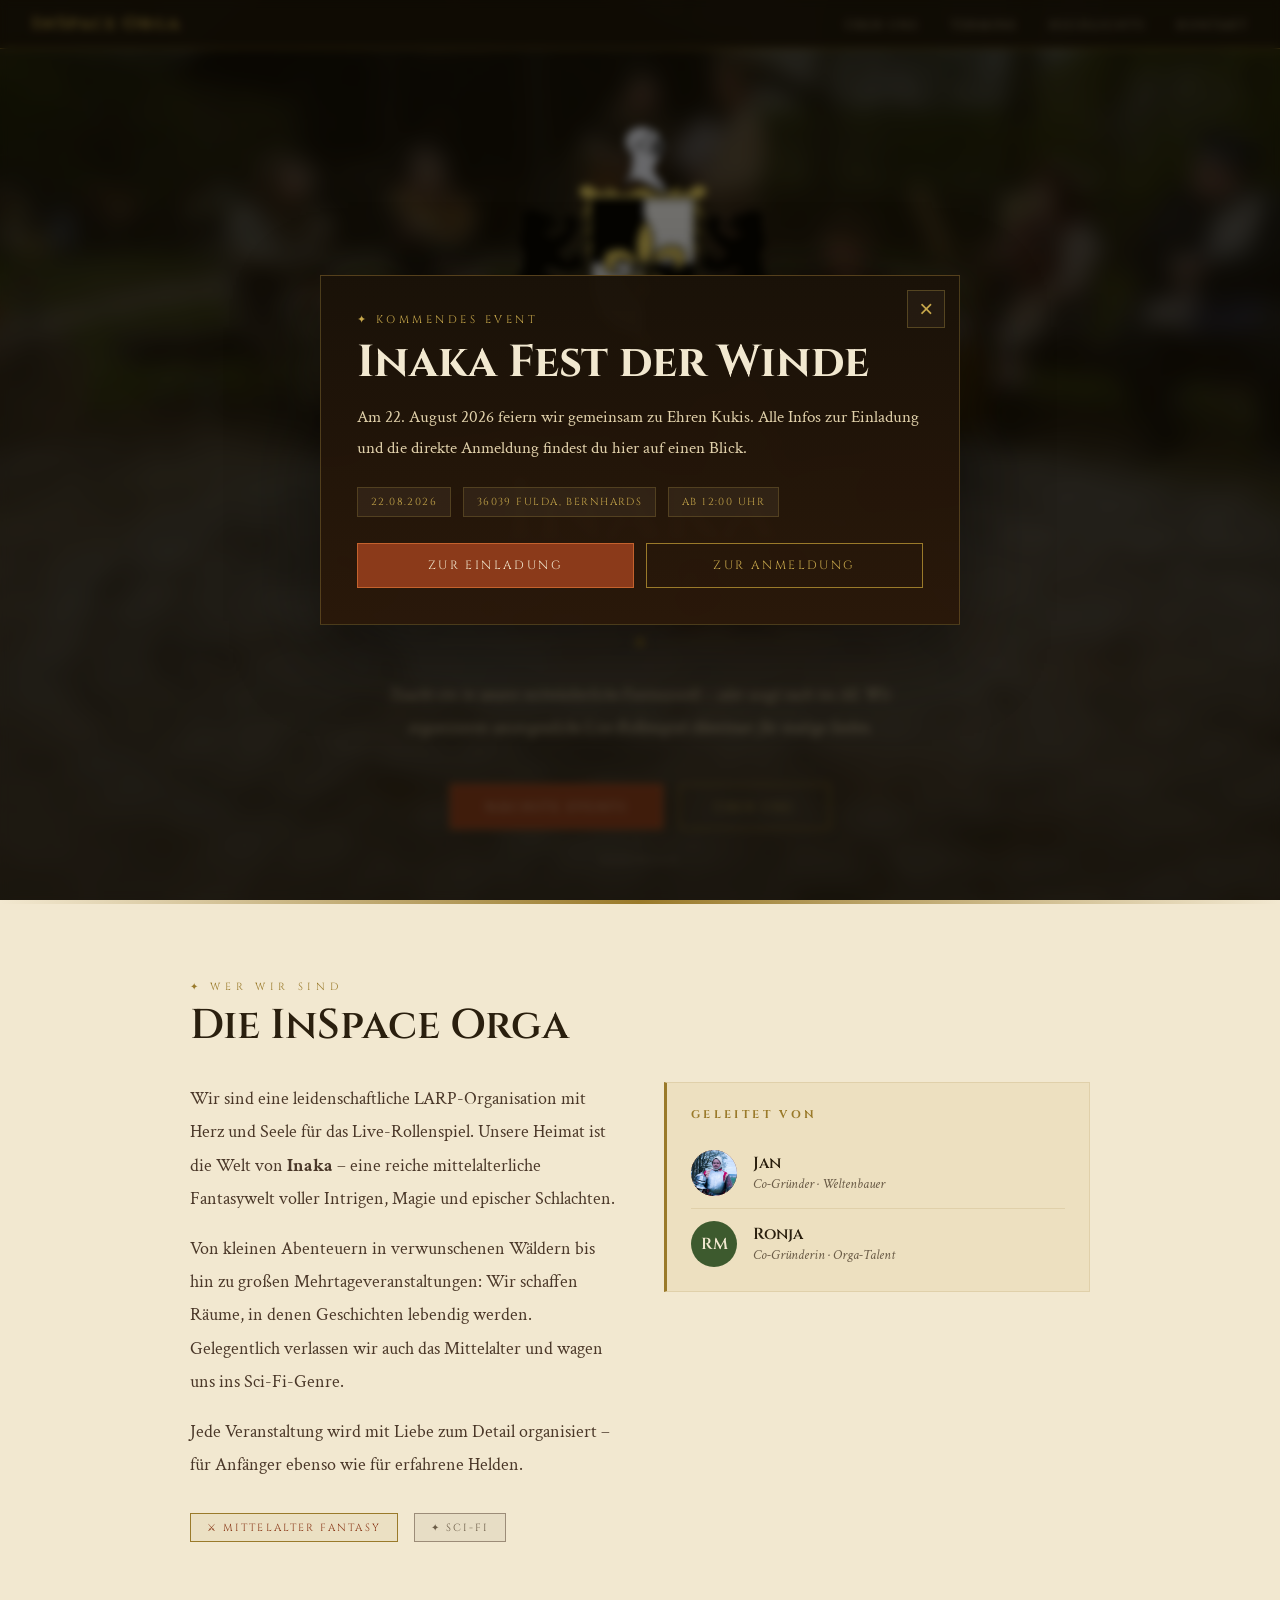
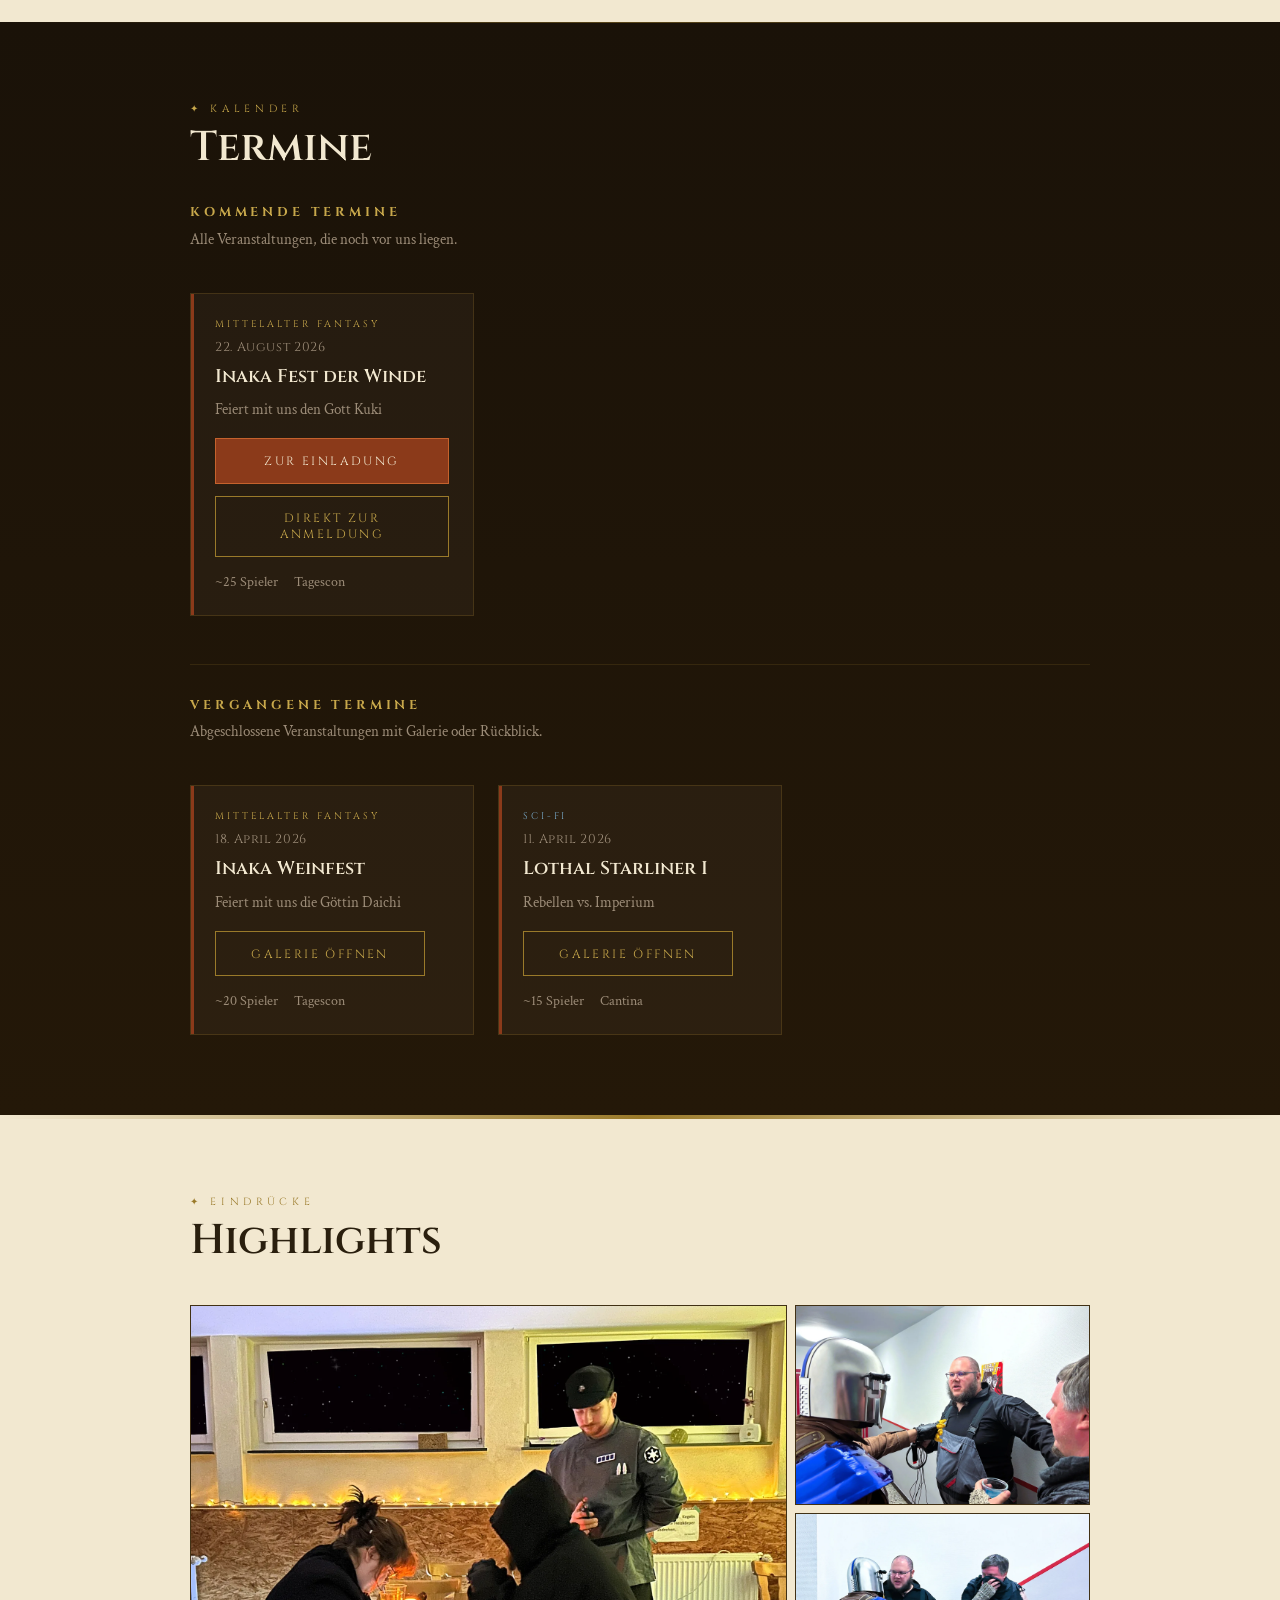
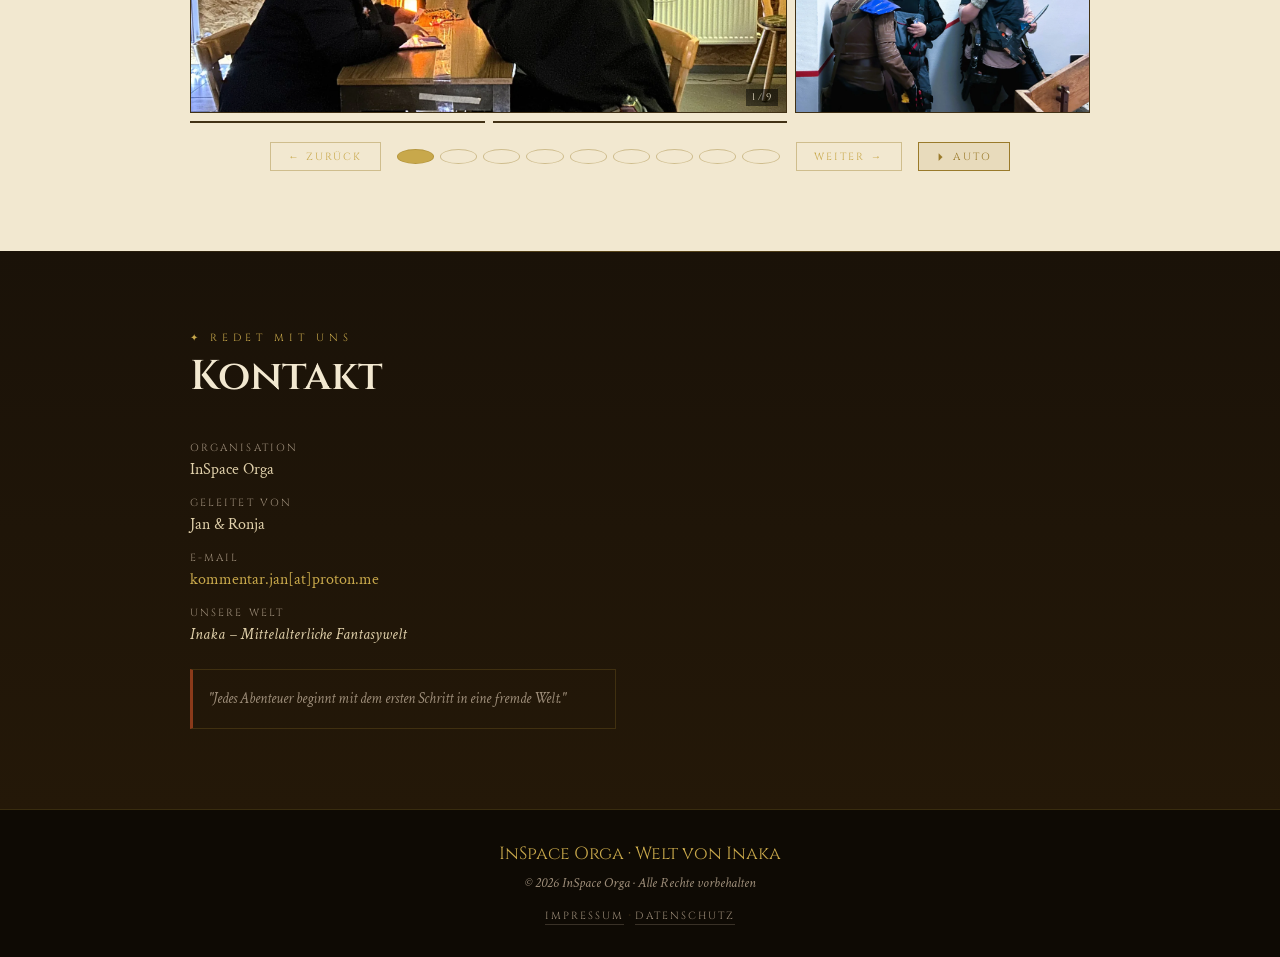
==== index.html @ 8400e6a3 "Add Fest der Winde event page and modal Add a new fest-der-winde.html event invitation page (content" ====
﻿<!DOCTYPE html>
<html lang="de">

<head>
    <meta charset="UTF-8">
    <meta name="viewport" content="width=device-width, initial-scale=1.0">
    <title>InSpace Orga | LARP in Inaka und Sci-Fi-Abenteuer</title>
    <meta name="description"
        content="InSpace Orga organisiert Live-Rollenspiel-Abenteuer in der Welt von Inaka: mittelalterliche Fantasy, Sci-Fi und kommende LARP-Termine.">
    <meta name="robots" content="index,follow">
    <link rel="canonical" href="https://inspace-orga.github.io/">
    <link rel="stylesheet" href="style/base.css">
    <link rel="icon" type="image/png" href="img/InakaWappen_noText.png">
    <meta property="og:locale" content="de_DE">
    <meta property="og:type" content="website">
    <meta property="og:site_name" content="InSpace Orga">
    <meta property="og:title" content="InSpace Orga | LARP in Inaka und Sci-Fi-Abenteuer">
    <meta property="og:description"
        content="Live-Rollenspiel, Fantasywelt Inaka, Sci-Fi-Events und kommende Termine der InSpace Orga.">
    <meta property="og:url" content="https://inspace-orga.github.io/">
    <meta property="og:image" content="https://inspace-orga.github.io/img/InakaWappen_noText.png">
    <meta name="twitter:card" content="summary_large_image">
    <meta name="twitter:title" content="InSpace Orga | LARP in Inaka und Sci-Fi-Abenteuer">
    <meta name="twitter:description"
        content="Live-Rollenspiel, Fantasywelt Inaka, Sci-Fi-Events und kommende Termine der InSpace Orga.">
    <script type="application/ld+json">
        {
            "@context": "https://schema.org",
            "@type": "EventOrganizer",
            "name": "InSpace Orga",
            "url": "https://inspace-orga.github.io/",
            "logo": "https://inspace-orga.github.io/img/InakaWappen_noText.png",
            "description": "Nicht eingetragener Verein und LARP-Organisation mit mittelalterlicher Fantasywelt Inaka und Sci-Fi-Veranstaltungen."
        }
    </script>
</head>

<body>

    <div class="site-modal" id="eventNoticeModal" aria-hidden="true">
        <div class="site-modal-backdrop" data-modal-close></div>
        <div class="site-modal-panel" role="dialog" aria-modal="true" aria-labelledby="eventNoticeTitle">
            <button class="site-modal-close" type="button" aria-label="Hinweis schließen" data-modal-close>×</button>
            <span class="site-modal-kicker">✦ Kommendes Event</span>
            <h2 class="site-modal-title" id="eventNoticeTitle">Inaka Fest der Winde</h2>
            <p class="site-modal-text">Am 22. August 2026 feiern wir gemeinsam zu Ehren Kukis. Alle Infos zur
                Einladung und die direkte Anmeldung findest du hier auf einen Blick.</p>
            <div class="site-modal-meta">
                <span>22.08.2026</span>
                <span>36039 Fulda, Bernhards</span>
                <span>ab 12:00 Uhr</span>
            </div>
            <div class="site-modal-actions">
                <a href="fest-der-winde.html" class="btn-primary">Zur Einladung</a>
                <a href="https://forms.gle/FJrQB76nKcZzYu4y5" class="btn-secondary">Zur Anmeldung</a>
            </div>
        </div>
    </div>

    <nav>
        <div class="nav-logo">InSpace Orga</div>
        <ul class="nav-links">
            <li><a href="#ueber-uns">Über uns</a></li>
            <li><a href="#termine">Termine</a></li>
            <li><a href="#galerie">Highlights</a></li>
            <li><a href="#kontakt">Kontakt</a></li>
        </ul>
    </nav>

    <!-- HERO -->
    <section class="hero">
        <div class="hero-emblem">
            <!-- <svg viewBox="0 0 100 100" xmlns="http://www.w3.org/2000/svg">
      <polygon points="50,8 58,36 88,36 65,54 73,82 50,65 27,82 35,54 12,36 42,36" fill="none" stroke="#9a7a2a" stroke-width="1.5"/>
      <polygon points="50,22 55,38 72,38 59,48 64,64 50,55 36,64 41,48 28,38 45,38" fill="rgba(154,122,42,0.12)" stroke="#c8a84b" stroke-width="0.5"/>
      <circle cx="50" cy="50" r="6" fill="#9a7a2a" opacity="0.6"/>
    </svg> -->
            <img src="img/InakaWappen_noText.png" alt="Wappen von Inaka und InSpace Orga">
        </div>
        <div class="hero-subtitle-top">✦ Willkommen in der Welt von ✦</div>
        <h1 class="hero-title"><span>Inaka</span></h1>
        <div class="hero-world">InSpace Orga · LARP</div>
        <div class="hero-divider">
            <hr>
            <div class="hero-divider-diamond"></div>
            <hr>
        </div>
        <p class="hero-desc">Taucht ein in unsere mittelalterliche Fantasywelt – oder wagt euch ins All. Wir
            organisieren unvergessliche Live-Rollenspiel-Abenteuer für mutige Seelen.</p>
        <div class="hero-cta">
            <a href="#termine" class="btn-primary">Nächste Events</a>
            <a href="#ueber-uns" class="btn-secondary">Über uns</a>
        </div>
        <div class="scroll-hint">
            <span>↓</span>
            <span>Erkunden</span>
        </div>
    </section>

    <!-- ÜBER UNS -->
    <section class="section-parchment" id="ueber-uns">
        <div class="section-inner">
            <span class="section-label">✦ Wer wir sind</span>
            <h2 class="section-title">Die InSpace Orga</h2>
            <div class="about-grid">
                <div>
                    <div class="about-text">
                        <p>Wir sind eine leidenschaftliche LARP-Organisation mit Herz und Seele für das
                            Live-Rollenspiel. Unsere Heimat ist die Welt von <strong>Inaka</strong> – eine reiche
                            mittelalterliche Fantasywelt voller Intrigen, Magie und epischer Schlachten.</p>
                        <p>Von kleinen Abenteuern in verwunschenen Wäldern bis hin zu großen Mehrtageveranstaltungen:
                            Wir schaffen Räume, in denen Geschichten lebendig werden. Gelegentlich verlassen wir auch
                            das Mittelalter und wagen uns ins Sci-Fi-Genre.</p>
                        <p>Jede Veranstaltung wird mit Liebe zum Detail organisiert – für Anfänger ebenso wie für
                            erfahrene Helden.</p>
                    </div>
                    <div class="larp-types">
                        <span class="larp-tag fantasy">⚔ Mittelalter Fantasy</span>
                        <span class="larp-tag scifi">✦ Sci-Fi</span>
                    </div>
                </div>
                <div class="about-founders">
                    <h3>Geleitet von</h3>
                    <div class="founder">
                        <div class="founder-avatar">
                            <img src="img/Jan.jpeg" alt="Porträt von Jan">
                        </div>
                        <div>
                            <div class="founder-name">Jan</div>
                            <div class="founder-role">Co-Gründer · Weltenbauer</div>
                        </div>
                    </div>
                    <div class="founder">
                        <div class="founder-avatar" style="background: var(--moss);">RM</div>
                        <div>
                            <div class="founder-name">Ronja</div>
                            <div class="founder-role">Co-Gründerin · Orga-Talent</div>
                        </div>
                    </div>
                </div>
            </div>
        </div>
    </section>

    <!-- TERMINE -->
    <section class="section-dark" id="termine">
        <div class="section-inner">
            <span class="section-label" style="color:var(--gold-light)">✦ Kalender</span>
            <h2 class="section-title light">Termine</h2>
            <div class="events-section">
                <div class="events-section-head">
                    <h3 class="events-section-title">Kommende Termine</h3>
                    <p class="events-section-desc">Alle Veranstaltungen, die noch vor uns liegen.</p>
                </div>
                <div class="events-grid">
                    <div class="event-card">
                        <div class="event-type fantasy">Mittelalter Fantasy</div>
                        <div class="event-date">22. August 2026</div>
                        <div class="event-title">Inaka Fest der Winde</div>
                        <div class="event-desc">Feiert mit uns den Gott Kuki</div>
                        <div class="event-actions">
                            <a href="fest-der-winde.html" class="btn-primary">Zur Einladung</a>
                            <a href="https://forms.gle/FJrQB76nKcZzYu4y5" class="btn-secondary">Direkt zur Anmeldung</a>
                        </div>
                        <div class="event-meta"><span>~25 Spieler</span><span>Tagescon</span></div>
                    </div>
                </div>
            </div>
            <div class="events-section">
                <div class="events-section-head">
                    <h3 class="events-section-title">Vergangene Termine</h3>
                    <p class="events-section-desc">Abgeschlossene Veranstaltungen mit Galerie oder Rückblick.</p>
                </div>
                <div class="events-grid">
                    <div class="event-card">
                        <div class="event-type fantasy">Mittelalter Fantasy</div>
                        <div class="event-date">18. April 2026</div>
                        <div class="event-title">Inaka Weinfest</div>
                        <div class="event-desc">Feiert mit uns die Göttin Daichi</div>
                        <div class="event-meta"><a href="galerien/inaka-weinfest-i.html" class="btn-secondary">Galerie öffnen</a></div>
                        <div class="event-meta"><span>~20 Spieler</span><span>Tagescon</span></div>
                    </div>
                    <div class="event-card">
                        <div class="event-type scifi">Sci-Fi</div>
                        <div class="event-date">11. April 2026</div>
                        <div class="event-title">Lothal Starliner I</div>
                        <div class="event-desc">Rebellen vs. Imperium</div>
                        <div class="event-meta"><a href="galerien/lothal-starliner-i.html" class="btn-secondary">Galerie öffnen</a></div>
                        <div class="event-meta"><span>~15 Spieler</span><span>Cantina</span></div>
                    </div>
                </div>
            </div>
        </div>
    </section>

    <!-- HIGHLIGHTS -->
    <section class="section-parchment gallery-section" id="galerie">
        <div class="section-inner">
            <span class="section-label">✦ Eindrücke</span>
            <h2 class="section-title">Highlights</h2>
            <div class="gallery-grid" id="galleryGrid">
                <!-- Slots werden per JS befüllt -->
            </div>
            <div class="gallery-nav">
                <button id="btnPrev">← Zurück</button>
                <div class="gallery-dots" id="galleryDots"></div>
                <button id="btnNext">Weiter →</button>
                <button id="btnAuto" class="active-toggle">⏵ Auto</button>
            </div>
        </div>
    </section>

    <script src="js/galleryViewer.js"></script>
    <script src="js/imgGallery.js"></script>

    <!-- KONTAKT -->
    <section class="section-dark" id="kontakt">
        <div class="section-inner">
            <span class="section-label" style="color:var(--gold-light)">✦ Redet mit uns</span>
            <h2 class="section-title light">Kontakt</h2>
            <div class="contact-grid">
                <div class="contact-info">
                    <div class="contact-item">
                        <div class="contact-item-label">Organisation</div>
                        <div class="contact-item-value">InSpace Orga</div>
                    </div>
                    <div class="contact-item">
                        <div class="contact-item-label">Geleitet von</div>
                        <div class="contact-item-value">Jan &amp; Ronja</div>
                    </div>
                    <div class="contact-item">
                        <div class="contact-item-label">E-Mail</div>
                        <div class="contact-item-value" style="color:var(--gold-light)">kommentar.jan[at]proton.me</div>
                    </div>
                    <div class="contact-item">
                        <div class="contact-item-label">Unsere Welt</div>
                        <div class="contact-item-value" style="font-style:italic">Inaka – Mittelalterliche Fantasywelt
                        </div>
                    </div>
                    <div
                        style="margin-top:1.5rem; padding: 1rem; border: 1px solid rgba(154,122,42,0.25); border-left: 3px solid var(--rust);">
                        <p style="font-style:italic; color:var(--stone-light); font-size:0.95rem; line-height:1.7;">
                            "Jedes Abenteuer beginnt mit dem ersten Schritt in eine fremde Welt."</p>
                    </div>
                </div>
                <div>
                    <!-- <p class="contact-form-heading">Kontaktiert uns</p>
        <form class="contact-form" action="#" method="post">
          <div class="form-group">
            <label for="name">Name</label>
            <input type="text" id="name" name="name" required>
          </div>
          <div class="form-group">
            <label for="email">E-Mail</label>
            <input type="email" id="email" name="email" required>
          </div>
          <div class="form-group">
            <label for="message">Nachricht</label>
            <textarea id="message" name="message" required></textarea>
          </div>
          <button type="submit" class="btn-primary">Senden</button>
        </form> -->
                </div>
            </div>
        </div>
    </section>

    <footer>
        <div class="footer-logo">InSpace Orga · Welt von Inaka</div>
        <p class="footer-copy">© 2026 InSpace Orga · Alle Rechte vorbehalten</p>
        <!-- <div class="footer-stats" aria-live="polite">
            <span class="footer-stats-label">Besucherzähler</span>
            <span class="footer-stats-value" id="pageVisitCount">--</span>
            <span class="footer-stats-status" id="pageVisitStatus">Initialisiere ...</span> 
        </div> -->
        <p class="footer-impressum"><a href="https://emmet03.github.io/Pages/impressum.html" target="_blank"
                rel="noopener noreferrer">Impressum</a> · <a href="datenschutz.html">Datenschutz</a></p>
    </footer>

    <!-- <script src="https://cdn.jsdelivr.net/npm/mqtt/dist/mqtt.min.js"></script> -->
    <!-- <script src="js/pageCounter.js"></script> -->
    <script>
        (() => {
            const modal = document.getElementById('eventNoticeModal');
            if (!modal) {
                return;
            }

            const closeModal = () => {
                modal.classList.remove('open');
                modal.setAttribute('aria-hidden', 'true');
                document.body.classList.remove('modal-open');
            };

            const openModal = () => {
                modal.classList.add('open');
                modal.setAttribute('aria-hidden', 'false');
                document.body.classList.add('modal-open');
            };

            modal.addEventListener('click', (event) => {
                if (event.target.matches('[data-modal-close]')) {
                    closeModal();
                }
            });

            window.addEventListener('keydown', (event) => {
                if (!modal.classList.contains('open')) {
                    return;
                }
                if (event.key === 'Escape') {
                    closeModal();
                }
            });

            window.addEventListener('load', () => {
                window.setTimeout(openModal, 300);
            });
        })();
    </script>

</body>

</html>
---- style/base.css ----
@import url('https://fonts.googleapis.com/css2?family=Cinzel:wght@400;600;700&family=Crimson+Text:ital,wght@0,400;0,600;1,400&display=swap');

* {
    box-sizing: border-box;
    margin: 0;
    padding: 0;
}

:root {
    --parchment: #f2e8d0;
    --parchment-dark: #e0d0aa;
    --ink: #2a1f0e;
    --ink-light: #4a3728;
    --rust: #8b3a1a;
    --rust-light: #c4622d;
    --gold: #9a7a2a;
    --gold-light: #c8a84b;
    --moss: #3d5a2e;
    --stone: #6b5c47;
    --stone-light: #9c8c78;
}

body {
    font-family: 'Crimson Text', Georgia, serif;
    background: #1a1208;
    color: var(--ink);
    overflow-x: hidden;
}

body.modal-open {
    overflow: hidden;
}

/* NAV */
nav {
    position: fixed;
    top: 0;
    left: 0;
    right: 0;
    z-index: 100;
    background: rgba(26, 18, 8, 0.95);
    border-bottom: 1px solid var(--gold);
    display: flex;
    align-items: center;
    justify-content: space-between;
    padding: 0.75rem 2rem;
}

.nav-logo {
    font-family: 'Cinzel', serif;
    color: var(--gold-light);
    font-size: 1.1rem;
    font-weight: 700;
    letter-spacing: 0.1em;
}

.nav-links {
    display: flex;
    gap: 2rem;
    list-style: none;
    flex-wrap: wrap;
}

.nav-links a {
    font-family: 'Cinzel', serif;
    color: var(--parchment-dark);
    text-decoration: none;
    font-size: 0.75rem;
    letter-spacing: 0.15em;
    text-transform: uppercase;
    transition: color 0.2s;
}

.nav-links a:hover {
    color: var(--gold-light);
}

/* HERO */
.hero {
    min-height: 100vh;
    background:
        radial-gradient(ellipse at center top, rgba(154, 122, 42, 0.15) 0%, transparent 60%),
        linear-gradient(180deg, #0e0a04 0%, #1a1208 40%, #241808 100%);
    display: flex;
    flex-direction: column;
    align-items: center;
    justify-content: center;
    text-align: center;
    padding: 6rem 2rem 4rem;
    position: relative;
    overflow: hidden;
}

.hero::before {
    content: '';
    position: absolute;
    inset: -2rem;
    background:
        linear-gradient(180deg, rgba(14, 10, 4, 0.5), rgba(26, 18, 8, 0.74)),
        url("../imgGallery/web/home/IMG (4).webp") center/cover no-repeat;
    filter: blur(10px);
    transform: scale(1.08);
    opacity: 0.72;
    pointer-events: none;
}

.hero::after {
    content: '';
    position: absolute;
    inset: 0;
    background-image: url("data:image/svg+xml,%3Csvg width='60' height='60' viewBox='0 0 60 60' xmlns='http://www.w3.org/2000/svg'%3E%3Cg fill='none' fill-rule='evenodd'%3E%3Cg fill='%239a7a2a' fill-opacity='0.04'%3E%3Cpath d='M36 34v-4h-2v4h-4v2h4v4h2v-4h4v-2h-4zm0-30V0h-2v4h-4v2h4v4h2V6h4V4h-4zM6 34v-4H4v4H0v2h4v4h2v-4h4v-2H6zM6 4V0H4v4H0v2h4v4h2V6h4V4H6z'/%3E%3C/g%3E%3C/g%3E%3C/svg%3E");
    opacity: 0.4;
    pointer-events: none;
}

.hero>* {
    position: relative;
    z-index: 1;
}

.hero-emblem {
    width: 400px;
    height: 300px;
    margin-bottom: 2rem;
    position: relative;
}

.hero-emblem svg {
    width: 100%;
    height: 100%;
}

.hero-emblem img {
    width: 100%;
    height: 100%;
    object-fit: contain;
}

.hero-subtitle-top {
    font-family: 'Cinzel', serif;
    color: var(--gold);
    font-size: 0.7rem;
    letter-spacing: 0.4em;
    text-transform: uppercase;
    margin-bottom: 1rem;
}

.hero-title {
    font-family: 'Cinzel', serif;
    font-size: clamp(2.8rem, 8vw, 5.5rem);
    font-weight: 700;
    color: var(--parchment);
    line-height: 1.05;
    text-shadow: 0 2px 40px rgba(154, 122, 42, 0.3);
    margin-bottom: 0.3rem;
}

.hero-title span {
    color: var(--gold-light);
}

.hero-world {
    font-family: 'Cinzel', serif;
    font-size: clamp(1rem, 3vw, 1.6rem);
    color: var(--stone-light);
    letter-spacing: 0.25em;
    margin-bottom: 1.5rem;
}

.hero-divider {
    display: flex;
    align-items: center;
    gap: 1rem;
    margin: 1rem auto 2rem;
    max-width: 400px;
    width: 100%;
}

.hero-divider hr {
    flex: 1;
    border: none;
    border-top: 1px solid var(--gold);
    opacity: 0.4;
}

.hero-divider-diamond {
    width: 8px;
    height: 8px;
    background: var(--gold);
    transform: rotate(45deg);
    flex-shrink: 0;
}

.hero-desc {
    font-size: 1.15rem;
    color: var(--parchment-dark);
    max-width: 540px;
    line-height: 1.8;
    font-style: italic;
    margin-bottom: 2.5rem;
    opacity: 0.9;
}

.hero-cta {
    display: flex;
    gap: 1rem;
    flex-wrap: wrap;
    justify-content: center;
}

.btn-primary {
    font-family: 'Cinzel', serif;
    font-size: 0.75rem;
    letter-spacing: 0.2em;
    text-transform: uppercase;
    padding: 0.85rem 2.2rem;
    background: var(--rust);
    color: var(--parchment);
    border: 1px solid var(--rust-light);
    cursor: pointer;
    text-decoration: none;
    transition: background 0.2s, border-color 0.2s;
    display: inline-block;
}

.btn-primary:hover {
    background: var(--rust-light);
}

.btn-secondary {
    font-family: 'Cinzel', serif;
    font-size: 0.75rem;
    letter-spacing: 0.2em;
    text-transform: uppercase;
    padding: 0.85rem 2.2rem;
    background: transparent;
    color: var(--gold-light);
    border: 1px solid var(--gold);
    cursor: pointer;
    text-decoration: none;
    transition: background 0.2s;
    display: inline-block;
}

.btn-secondary:hover {
    background: rgba(154, 122, 42, 0.1);
}

.scroll-hint {
    position: absolute;
    bottom: 2rem;
    left: 50%;
    transform: translateX(-50%);
    display: flex;
    flex-direction: column;
    align-items: center;
    gap: 0.4rem;
    color: var(--stone-light);
    font-size: 0.7rem;
    letter-spacing: 0.2em;
    text-transform: uppercase;
    font-family: 'Cinzel', serif;
    opacity: 0.6;
    animation: bounce 2s infinite;
}

.site-modal {
    position: fixed;
    inset: 0;
    z-index: 1000;
    display: none;
    align-items: center;
    justify-content: center;
    padding: 1rem;
}

.site-modal.open {
    display: flex;
}

.site-modal-backdrop {
    position: absolute;
    inset: 0;
    background: rgba(10, 7, 3, 0.58);
    backdrop-filter: blur(4px);
}

.site-modal-panel {
    position: relative;
    z-index: 1;
    width: min(92vw, 640px);
    padding: 2.25rem;
    border: 1px solid rgba(200, 168, 75, 0.28);
    background:
        linear-gradient(180deg, rgba(26, 18, 8, 0.98), rgba(42, 24, 10, 0.96));
    box-shadow: 0 24px 80px rgba(0, 0, 0, 0.45);
    color: var(--parchment);
}

.site-modal-close {
    position: absolute;
    top: 0.85rem;
    right: 0.85rem;
    width: 2.4rem;
    height: 2.4rem;
    border: 1px solid rgba(200, 168, 75, 0.3);
    background: rgba(242, 232, 208, 0.04);
    color: var(--gold-light);
    font-size: 1.5rem;
    line-height: 1;
    cursor: pointer;
}

.site-modal-kicker {
    display: block;
    margin-bottom: 0.7rem;
    font-family: 'Cinzel', serif;
    font-size: 0.68rem;
    letter-spacing: 0.32em;
    text-transform: uppercase;
    color: var(--gold-light);
}

.site-modal-title {
    font-family: 'Cinzel', serif;
    font-size: clamp(2rem, 5vw, 2.8rem);
    line-height: 1.1;
    color: var(--parchment);
    margin-bottom: 0.9rem;
}

.site-modal-text {
    font-size: 1.08rem;
    line-height: 1.8;
    color: var(--parchment-dark);
}

.site-modal-meta {
    display: flex;
    flex-wrap: wrap;
    gap: 0.75rem;
    margin-top: 1.4rem;
    margin-bottom: 1.6rem;
}

.site-modal-meta span {
    padding: 0.45rem 0.8rem;
    border: 1px solid rgba(200, 168, 75, 0.22);
    background: rgba(242, 232, 208, 0.06);
    font-family: 'Cinzel', serif;
    font-size: 0.64rem;
    letter-spacing: 0.14em;
    text-transform: uppercase;
    color: var(--gold-light);
}

.site-modal-actions {
    display: flex;
    flex-wrap: wrap;
    gap: 0.75rem;
}

.site-modal-actions .btn-primary,
.site-modal-actions .btn-secondary {
    flex: 1 1 220px;
    text-align: center;
}

@keyframes bounce {

    0%,
    100% {
        transform: translateX(-50%) translateY(0)
    }

    50% {
        transform: translateX(-50%) translateY(6px)
    }
}

/* SECTIONS */
section {
    scroll-margin-top: 60px;
}

.section-parchment {
    background: var(--parchment);
    padding: 5rem 2rem;
    position: relative;
}

.section-parchment::before {
    content: '';
    position: absolute;
    top: 0;
    left: 0;
    right: 0;
    height: 4px;
    background: linear-gradient(90deg, transparent, var(--gold), transparent);
}

.section-dark {
    background: linear-gradient(180deg, #1a1208, #241808);
    padding: 5rem 2rem;
    position: relative;
}

.section-dark::before {
    content: '';
    position: absolute;
    top: 0;
    left: 0;
    right: 0;
    height: 1px;
    background: linear-gradient(90deg, transparent, var(--gold), transparent);
    opacity: 0.5;
}

.section-inner {
    max-width: 900px;
    margin: 0 auto;
}

.section-label {
    font-family: 'Cinzel', serif;
    font-size: 0.65rem;
    letter-spacing: 0.45em;
    text-transform: uppercase;
    color: var(--gold);
    margin-bottom: 0.5rem;
    display: block;
}

.section-title {
    font-family: 'Cinzel', serif;
    font-size: clamp(1.8rem, 4vw, 2.6rem);
    font-weight: 600;
    line-height: 1.15;
    margin-bottom: 1.5rem;
    color: var(--ink);
}

.section-title.light {
    color: var(--parchment);
}

/* ÜBER UNS */
.about-grid {
    display: grid;
    grid-template-columns: 1fr 1fr;
    gap: 3rem;
    align-items: start;
    margin-top: 2rem;
}

.about-text {
    font-size: 1.1rem;
    line-height: 1.9;
    color: var(--ink-light);
}

.about-text p+p {
    margin-top: 1rem;
}

.about-founders {
    background: #ede0c0;
    border: 1px solid var(--parchment-dark);
    border-left: 3px solid var(--gold);
    padding: 1.5rem;
}

.about-founders h3 {
    font-family: 'Cinzel', serif;
    font-size: 0.7rem;
    letter-spacing: 0.3em;
    text-transform: uppercase;
    color: var(--gold);
    margin-bottom: 1rem;
}

.founder {
    display: flex;
    align-items: center;
    gap: 1rem;
    padding: 0.75rem 0;
    border-bottom: 1px solid var(--parchment-dark);
}

.founder:last-child {
    border-bottom: none;
    padding-bottom: 0;
}

.founder-avatar {
    width: 46px;
    height: 46px;
    border-radius: 50%;
    background: var(--rust);
    display: flex;
    align-items: center;
    justify-content: center;
    font-family: 'Cinzel', serif;
    font-size: 1rem;
    font-weight: 600;
    color: var(--parchment);
    flex-shrink: 0;
}

.founder-avatar img {
    width: 100%;
    height: 100%;
    object-fit: cover;
    display: block;
    border-radius: inherit;
}

.founder-name {
    font-family: 'Cinzel', serif;
    font-size: 1rem;
    font-weight: 600;
    color: var(--ink);
}

.founder-role {
    font-size: 0.9rem;
    color: var(--stone);
    font-style: italic;
}

.larp-types {
    margin-top: 2rem;
    display: flex;
    gap: 1rem;
    flex-wrap: wrap;
}

.larp-tag {
    font-family: 'Cinzel', serif;
    font-size: 0.65rem;
    letter-spacing: 0.2em;
    text-transform: uppercase;
    padding: 0.4rem 1rem;
    border: 1px solid;
}

.larp-tag.fantasy {
    border-color: var(--gold);
    color: var(--rust);
    background: rgba(154, 122, 42, 0.08);
}

.larp-tag.scifi {
    border-color: var(--stone-light);
    color: var(--stone);
    background: rgba(107, 92, 71, 0.08);
}

/* TERMINE */
.events-section {
    margin-top: 2rem;
}

.events-section+.events-section {
    margin-top: 3rem;
    padding-top: 2rem;
    border-top: 1px solid rgba(154, 122, 42, 0.18);
}

.events-section-head {
    margin-bottom: 1.25rem;
}

.events-section-title {
    font-family: 'Cinzel', serif;
    font-size: 0.8rem;
    letter-spacing: 0.3em;
    text-transform: uppercase;
    color: var(--gold-light);
    margin-bottom: 0.35rem;
}

.events-section-desc {
    color: var(--stone-light);
    font-size: 0.95rem;
    line-height: 1.7;
}

.events-grid {
    display: grid;
    grid-template-columns: repeat(auto-fill, minmax(260px, 1fr));
    gap: 1.5rem;
    margin-top: 2.5rem;
}

.event-card {
    border: 1px solid rgba(154, 122, 42, 0.25);
    background: rgba(242, 232, 208, 0.04);
    padding: 1.5rem;
    position: relative;
    overflow: hidden;
    transition: border-color 0.2s;
}

.event-card:hover {
    border-color: var(--gold);
}

.event-card::before {
    content: '';
    position: absolute;
    top: 0;
    left: 0;
    width: 3px;
    height: 100%;
    background: var(--rust);
}

.event-type {
    font-family: 'Cinzel', serif;
    font-size: 0.6rem;
    letter-spacing: 0.3em;
    text-transform: uppercase;
    margin-bottom: 0.5rem;
}

.event-type.fantasy {
    color: var(--gold-light);
}

.event-type.scifi {
    color: #7aaccc;
}

.event-date {
    font-family: 'Cinzel', serif;
    font-size: 0.8rem;
    color: var(--stone-light);
    margin-bottom: 0.5rem;
    letter-spacing: 0.05em;
}

.event-title {
    font-family: 'Cinzel', serif;
    font-size: 1.15rem;
    font-weight: 600;
    color: var(--parchment);
    margin-bottom: 0.6rem;
}

.event-desc {
    font-size: 0.95rem;
    color: var(--stone-light);
    line-height: 1.6;
}

.event-meta {
    margin-top: 1rem;
    font-size: 0.85rem;
    color: var(--stone-light);
    display: flex;
    gap: 1rem;
}

.event-actions {
    display: flex;
    flex-wrap: wrap;
    gap: 0.75rem;
    margin-top: 1rem;
}

.event-actions .btn-primary,
.event-actions .btn-secondary {
    flex: 1 1 180px;
    text-align: center;
    padding-left: 1.4rem;
    padding-right: 1.4rem;
}

/* GALERIE */
.gallery-grid {
    display: grid;
    grid-template-columns: repeat(3, 1fr);
    grid-template-rows: repeat(2, 200px);
    gap: 8px;
    margin-top: 2.5rem;
}

.gallery-item {
    background: #2a1f10;
    border: 1px solid rgba(154, 122, 42, 0.2);
    display: flex;
    align-items: center;
    justify-content: center;
    position: relative;
    overflow: hidden;
    cursor: pointer;
    transition: border-color 0.2s;
}

.gallery-item:hover {
    border-color: var(--gold);
}

.gallery-item:first-child {
    grid-column: span 2;
    grid-row: span 2;
}

.gallery-item img {
    width: 100%;
    height: 100%;
    object-fit: cover;
    position: absolute;
    inset: 0;
    opacity: 0;
    transition: opacity 0.8s ease;
    cursor: zoom-in;
}

.gallery-item img.active {
    opacity: 1;
}

.gallery-counter {
    position: absolute;
    bottom: 6px;
    right: 8px;
    font-family: 'Cinzel', serif;
    font-size: 0.6rem;
    color: var(--parchment);
    background: rgba(0, 0, 0, 0.5);
    padding: 2px 6px;
    letter-spacing: 0.1em;
    pointer-events: none;
}

.gallery-nav {
    display: flex;
    justify-content: center;
    align-items: center;
    gap: 1rem;
    margin-top: 1.2rem;
}

.gallery-nav button {
    font-family: 'Cinzel', serif;
    font-size: 0.65rem;
    letter-spacing: 0.2em;
    text-transform: uppercase;
    padding: 0.4rem 1.1rem;
    background: transparent;
    color: var(--gold-light);
    border: 1px solid rgba(154, 122, 42, 0.4);
    cursor: pointer;
    transition: border-color 0.2s, color 0.2s;
}

.gallery-nav button:hover {
    border-color: var(--gold);
    color: var(--gold);
}

.gallery-nav button.active-toggle {
    background: rgba(154, 122, 42, 0.12);
    border-color: var(--gold);
    color: var(--gold);
}

.gallery-dots {
    display: flex;
    gap: 6px;
    align-items: center;
}

.gallery-dot {
    width: 6px;
    height: 6px;
    border-radius: 50%;
    background: rgba(154, 122, 42, 0.3);
    cursor: pointer;
    transition: background 0.2s;
    border: none;
    padding: 0;
}

.gallery-dot.active {
    background: var(--gold-light);
}

.section-intro {
    max-width: 760px;
    color: var(--ink-light);
    font-size: 1.05rem;
    line-height: 1.8;
    margin-bottom: 1.25rem;
}

.gallery-event-switcher {
    display: flex;
    flex-wrap: wrap;
    gap: 0.75rem;
    margin-top: 1.75rem;
}

.gallery-event-switcher button {
    font-family: 'Cinzel', serif;
    font-size: 0.65rem;
    letter-spacing: 0.18em;
    text-transform: uppercase;
    padding: 0.65rem 1.1rem;
    background: rgba(242, 232, 208, 0.55);
    color: var(--ink-light);
    border: 1px solid rgba(154, 122, 42, 0.25);
    cursor: pointer;
    transition: transform 0.2s, background 0.2s, border-color 0.2s, color 0.2s;
}

.gallery-event-switcher button:hover {
    transform: translateY(-1px);
    border-color: var(--gold);
    color: var(--ink);
}

.gallery-event-switcher button.active {
    background: var(--ink);
    color: var(--parchment);
    border-color: var(--ink);
}

.gallery-panel {
    margin-top: 1.5rem;
    padding: 1.5rem;
    border: 1px solid rgba(154, 122, 42, 0.18);
    background: rgba(255, 255, 255, 0.34);
    box-shadow: 0 18px 50px rgba(42, 31, 14, 0.06);
}

.gallery-panel-header {
    display: flex;
    justify-content: space-between;
    align-items: end;
    gap: 1.5rem;
    margin-bottom: 1.25rem;
}

.gallery-panel-kicker {
    display: block;
    font-family: 'Cinzel', serif;
    font-size: 0.65rem;
    letter-spacing: 0.35em;
    text-transform: uppercase;
    color: var(--gold);
    margin-bottom: 0.45rem;
}

.gallery-panel-title {
    font-family: 'Cinzel', serif;
    font-size: clamp(1.4rem, 3vw, 2rem);
    color: var(--ink);
    line-height: 1.2;
}

.gallery-panel-summary {
    max-width: 360px;
    font-size: 1rem;
    line-height: 1.7;
    color: var(--ink-light);
    text-align: right;
}

.gallery-highlights {
    display: grid;
    grid-template-columns: repeat(12, minmax(0, 1fr));
    grid-auto-rows: 9rem;
    gap: 10px;
    grid-auto-flow: dense;
}

.highlight-card {
    position: relative;
    overflow: hidden;
    min-height: 9rem;
    border: 1px solid rgba(154, 122, 42, 0.2);
    background: #2a1f10;
}

.highlight-card::after {
    content: '';
    position: absolute;
    inset: 0;
    background: linear-gradient(180deg, rgba(0, 0, 0, 0) 35%, rgba(0, 0, 0, 0.45));
    pointer-events: none;
}

.highlight-card img {
    width: 100%;
    height: 100%;
    object-fit: cover;
    display: block;
}

.highlight-card figcaption {
    position: absolute;
    left: 0.75rem;
    right: 0.75rem;
    bottom: 0.7rem;
    font-family: 'Cinzel', serif;
    font-size: 0.6rem;
    letter-spacing: 0.2em;
    text-transform: uppercase;
    color: var(--parchment);
    text-shadow: 0 2px 10px rgba(0, 0, 0, 0.55);
    z-index: 1;
}

.highlight-card.hero {
    grid-column: span 6;
    grid-row: span 2;
    min-height: 18rem;
}

.highlight-card.medium {
    grid-column: span 4;
}

.highlight-card.small {
    grid-column: span 3;
}

/* EVENT GALERIE */
.event-gallery-hero {
    text-align: center;
}

.event-gallery-hero {
    overflow: hidden;
}

.event-gallery-hero .section-inner {
    position: relative;
    z-index: 1;
}

.event-gallery-hero-lothal::after {
    content: '';
    position: absolute;
    inset: -2rem;
    background:
        linear-gradient(180deg, rgba(20, 20, 28, 0.52), rgba(26, 18, 8, 0.78)),
        url("../imgGallery/web/home/IMG (2).webp") center/cover no-repeat;
    filter: blur(10px);
    transform: scale(1.08);
    opacity: 0.78;
    pointer-events: none;
}

.event-gallery-hero-weinfest::after {
    content: '';
    position: absolute;
    inset: -2rem;
    background:
        linear-gradient(180deg, rgba(24, 20, 12, 0.48), rgba(42, 24, 10, 0.82)),
        url("../imgGallery/web/inaka-weinfest-i/IMG (1).webp") center/cover no-repeat;
    filter: blur(10px);
    transform: scale(1.08);
    opacity: 0.8;
    pointer-events: none;
}

.event-detail-hero-festderwinde::after {
    content: '';
    position: absolute;
    inset: -2rem;
    background:
        linear-gradient(180deg, rgba(22, 18, 10, 0.42), rgba(34, 24, 12, 0.82)),
        url("../imgGallery/web/home/IMG (8).webp") center/cover no-repeat;
    filter: blur(10px);
    transform: scale(1.08);
    opacity: 0.8;
    pointer-events: none;
}

.event-gallery-lead {
    max-width: 760px;
    margin: 0 auto 1.25rem;
    color: var(--parchment-dark);
    font-size: 1.05rem;
    line-height: 1.8;
}

.event-gallery-meta {
    display: inline-flex;
    flex-wrap: wrap;
    justify-content: center;
    gap: 0.75rem;
    margin-bottom: 1.4rem;
    font-family: 'Cinzel', serif;
    font-size: 0.65rem;
    letter-spacing: 0.2em;
    text-transform: uppercase;
    color: var(--gold-light);
}

.event-gallery-nav {
    display: flex;
    justify-content: center;
    gap: 1rem;
    flex-wrap: wrap;
}

.invitation-layout {
    display: grid;
    grid-template-columns: minmax(0, 2fr) minmax(260px, 1fr);
    gap: 2rem;
    align-items: start;
}

.invitation-copy {
    font-size: 1.08rem;
    line-height: 1.9;
    color: var(--ink-light);
}

.invitation-copy p + p {
    margin-top: 1rem;
}

.invitation-note {
    margin-top: 1.5rem;
    padding: 1rem 1.2rem;
    border-left: 3px solid var(--rust);
    border: 1px solid rgba(154, 122, 42, 0.2);
    background: rgba(255, 255, 255, 0.4);
}

.invitation-note strong {
    display: block;
    font-family: 'Cinzel', serif;
    font-size: 0.72rem;
    letter-spacing: 0.18em;
    text-transform: uppercase;
    color: var(--rust);
    margin-bottom: 0.4rem;
}

.invitation-info-list {
    display: grid;
    gap: 0.65rem;
    color: var(--ink-light);
    font-size: 1rem;
    line-height: 1.7;
}

.invitation-info-list span {
    font-family: 'Cinzel', serif;
    font-size: 0.7rem;
    letter-spacing: 0.14em;
    text-transform: uppercase;
    color: var(--ink);
    margin-right: 0.5rem;
}

.invitation-sidecard {
    background: #ede0c0;
    border: 1px solid var(--parchment-dark);
    border-left: 3px solid var(--gold);
    padding: 1.5rem;
}

.invitation-sidecard h3 {
    font-family: 'Cinzel', serif;
    font-size: 0.78rem;
    letter-spacing: 0.24em;
    text-transform: uppercase;
    color: var(--gold);
    margin-bottom: 1rem;
}

.invitation-facts {
    display: grid;
    gap: 0.9rem;
}

.invitation-fact-label {
    font-family: 'Cinzel', serif;
    font-size: 0.62rem;
    letter-spacing: 0.18em;
    text-transform: uppercase;
    color: var(--stone);
    margin-bottom: 0.2rem;
}

.invitation-fact-value {
    font-size: 1rem;
    color: var(--ink);
}

.invitation-cta {
    margin-top: 1.5rem;
    display: flex;
    flex-direction: column;
    gap: 0.75rem;
}

.event-gallery-grid {
    display: grid;
    grid-template-columns: repeat(auto-fit, minmax(220px, 1fr));
    gap: 10px;
    margin-top: 2rem;
}

.event-gallery-card {
    position: relative;
    min-height: 220px;
    overflow: hidden;
    border: 1px solid rgba(154, 122, 42, 0.18);
    background: #2a1f10;
}

.event-gallery-card::after {
    content: '';
    position: absolute;
    inset: 0;
    background: linear-gradient(180deg, rgba(0, 0, 0, 0) 35%, rgba(0, 0, 0, 0.45));
    pointer-events: none;
}

.event-gallery-card img {
    width: 100%;
    height: 100%;
    object-fit: cover;
    display: block;
    cursor: zoom-in;
}

.event-gallery-card figcaption {
    position: absolute;
    left: 0.75rem;
    right: 0.75rem;
    bottom: 0.7rem;
    z-index: 1;
    font-family: 'Cinzel', serif;
    font-size: 0.6rem;
    letter-spacing: 0.2em;
    text-transform: uppercase;
    color: var(--parchment);
    text-shadow: 0 2px 10px rgba(0, 0, 0, 0.55);
}

/* VIEWER */
.gallery-viewer {
    position: fixed;
    inset: 0;
    z-index: 1000;
    display: none;
    align-items: center;
    justify-content: center;
    padding: 1rem;
}

.gallery-viewer.open {
    display: flex;
}

.gallery-viewer-backdrop {
    position: absolute;
    inset: 0;
    background: rgba(10, 7, 3, 0.88);
    backdrop-filter: blur(10px);
}

.gallery-viewer-panel {
    position: relative;
    z-index: 1;
    width: min(96vw, 1180px);
    max-height: 92vh;
    display: grid;
    grid-template-rows: auto minmax(0, 1fr) auto;
    gap: 0.9rem;
    padding: 1rem;
    border: 1px solid rgba(200, 168, 75, 0.2);
    background: rgba(26, 18, 8, 0.88);
    box-shadow: 0 20px 80px rgba(0, 0, 0, 0.45);
}

.gallery-viewer-header {
    display: flex;
    justify-content: space-between;
    align-items: center;
    gap: 1rem;
}

.gallery-viewer-title {
    font-family: 'Cinzel', serif;
    font-size: 0.7rem;
    letter-spacing: 0.35em;
    text-transform: uppercase;
    color: var(--gold-light);
}

.gallery-viewer-counter {
    font-family: 'Cinzel', serif;
    font-size: 0.65rem;
    letter-spacing: 0.2em;
    text-transform: uppercase;
    color: var(--stone-light);
}

.gallery-viewer-stage {
    position: relative;
    min-height: 0;
    display: grid;
    place-items: center;
}

.gallery-viewer-stage img {
    max-width: 100%;
    max-height: calc(92vh - 10rem);
    object-fit: contain;
    display: block;
}

.gallery-viewer-caption {
    font-size: 1rem;
    line-height: 1.7;
    color: var(--parchment-dark);
    text-align: center;
}

.gallery-viewer-btn {
    position: absolute;
    top: 50%;
    transform: translateY(-50%);
    border: 1px solid rgba(200, 168, 75, 0.35);
    background: rgba(26, 18, 8, 0.72);
    color: var(--gold-light);
    width: 3rem;
    height: 3rem;
    display: grid;
    place-items: center;
    font-family: 'Cinzel', serif;
    font-size: 1rem;
    cursor: pointer;
    transition: transform 0.2s, border-color 0.2s, color 0.2s;
}

.gallery-viewer-btn:hover {
    border-color: var(--gold);
    color: var(--gold);
}

.gallery-viewer-btn.prev {
    left: 0.5rem;
}

.gallery-viewer-btn.next {
    right: 0.5rem;
}

.gallery-viewer-close {
    border: 1px solid rgba(200, 168, 75, 0.35);
    background: rgba(26, 18, 8, 0.72);
    color: var(--gold-light);
    width: 2.5rem;
    height: 2.5rem;
    display: grid;
    place-items: center;
    font-family: 'Cinzel', serif;
    font-size: 1rem;
    cursor: pointer;
}

body.viewer-open {
    overflow: hidden;
}

/* KONTAKT */
.contact-grid {
    display: grid;
    grid-template-columns: 1fr 1fr;
    gap: 3rem;
    margin-top: 2.5rem;
}

.contact-info h3,
.contact-form-heading {
    font-family: 'Cinzel', serif;
    font-size: 0.7rem;
    letter-spacing: 0.3em;
    text-transform: uppercase;
    color: var(--gold);
    margin-bottom: 1.2rem;
}

.contact-item {
    margin-bottom: 1rem;
}

.contact-item-label {
    font-family: 'Cinzel', serif;
    font-size: 0.65rem;
    letter-spacing: 0.2em;
    text-transform: uppercase;
    color: var(--stone-light);
    margin-bottom: 0.25rem;
}

.contact-item-value {
    font-size: 1rem;
    color: var(--parchment-dark);
}

.contact-form {
    display: flex;
    flex-direction: column;
    gap: 1rem;
}

.form-group label {
    font-family: 'Cinzel', serif;
    font-size: 0.65rem;
    letter-spacing: 0.2em;
    text-transform: uppercase;
    color: var(--gold);
    display: block;
    margin-bottom: 0.3rem;
}

.form-group input,
.form-group textarea {
    width: 100%;
    background: rgba(242, 232, 208, 0.06);
    border: 1px solid rgba(154, 122, 42, 0.3);
    color: var(--parchment);
    padding: 0.7rem 1rem;
    font-family: 'Crimson Text', serif;
    font-size: 1rem;
    outline: none;
    transition: border-color 0.2s;
}

.form-group input:focus,
.form-group textarea:focus {
    border-color: var(--gold);
}

.form-group textarea {
    height: 120px;
    resize: vertical;
}

/* FOOTER */
footer {
    background: #0e0a04;
    border-top: 1px solid rgba(154, 122, 42, 0.3);
    padding: 2rem;
    text-align: center;
}

.footer-logo {
    font-family: 'Cinzel', serif;
    font-size: 1.1rem;
    color: var(--gold-light);
    margin-bottom: 0.5rem;
}

.footer-copy {
    font-size: 0.85rem;
    color: var(--stone-light);
    font-style: italic;
    margin-bottom: 0.75rem;
}

.footer-stats {
    display: inline-flex;
    flex-direction: column;
    gap: 0.2rem;
    margin-bottom: 0.9rem;
    padding: 0.75rem 1rem;
    border: 1px solid rgba(154, 122, 42, 0.25);
    background: rgba(242, 232, 208, 0.04);
    min-width: 220px;
}

.footer-stats-label {
    font-family: 'Cinzel', serif;
    font-size: 0.6rem;
    letter-spacing: 0.25em;
    text-transform: uppercase;
    color: var(--stone-light);
}

.footer-stats-value {
    font-family: 'Cinzel', serif;
    font-size: 1.6rem;
    font-weight: 700;
    color: var(--gold-light);
    line-height: 1;
}

.footer-stats-status {
    font-size: 0.8rem;
    color: var(--stone-light);
}

.footer-impressum a {
    font-family: 'Cinzel', serif;
    font-size: 0.65rem;
    letter-spacing: 0.2em;
    text-transform: uppercase;
    color: var(--stone-light);
    text-decoration: none;
    border-bottom: 1px solid rgba(155, 140, 120, 0.3);
    padding-bottom: 1px;
    transition: color 0.2s;
}

.footer-impressum a:hover {
    color: var(--gold-light);
}

.legal-content {
    max-width: 760px;
}

.legal-content .section-title {
    margin-top: 2.5rem;
    margin-bottom: 0.85rem;
    font-size: clamp(1.35rem, 3vw, 1.9rem);
}

.legal-content .section-title:first-child {
    margin-top: 0;
}

.legal-content p,
.legal-content li {
    font-size: 1.05rem;
    line-height: 1.85;
    color: var(--ink-light);
}

.legal-content p + p {
    margin-top: 0.9rem;
}

.legal-content ul {
    margin: 0.75rem 0 1rem 1.5rem;
}

.legal-content li + li {
    margin-top: 0.25rem;
}

@media (max-width: 640px) {

    .about-grid,
    .contact-grid {
        grid-template-columns: 1fr;
        gap: 2rem;
    }

    .gallery-grid {
        grid-template-columns: 1fr 1fr;
        grid-template-rows: repeat(3, 160px);
    }

    .site-modal-panel {
        padding: 1.5rem;
    }

    .site-modal-actions .btn-primary,
    .site-modal-actions .btn-secondary {
        flex-basis: 100%;
    }

    .gallery-item:first-child {
        grid-column: span 2;
        grid-row: span 1;
    }

    .gallery-panel-header {
        flex-direction: column;
        align-items: start;
    }

    .invitation-layout {
        grid-template-columns: 1fr;
    }

    .gallery-panel-summary {
        text-align: left;
        max-width: none;
    }

    .gallery-highlights {
        grid-template-columns: 1fr;
        grid-auto-rows: 180px;
    }

    .highlight-card.hero,
    .highlight-card.medium,
    .highlight-card.small {
        grid-column: span 1;
        grid-row: auto;
        min-height: 180px;
    }

    .nav-links {
        gap: 1rem;
    }

    .footer-stats {
        width: 100%;
        max-width: 320px;
    }
}
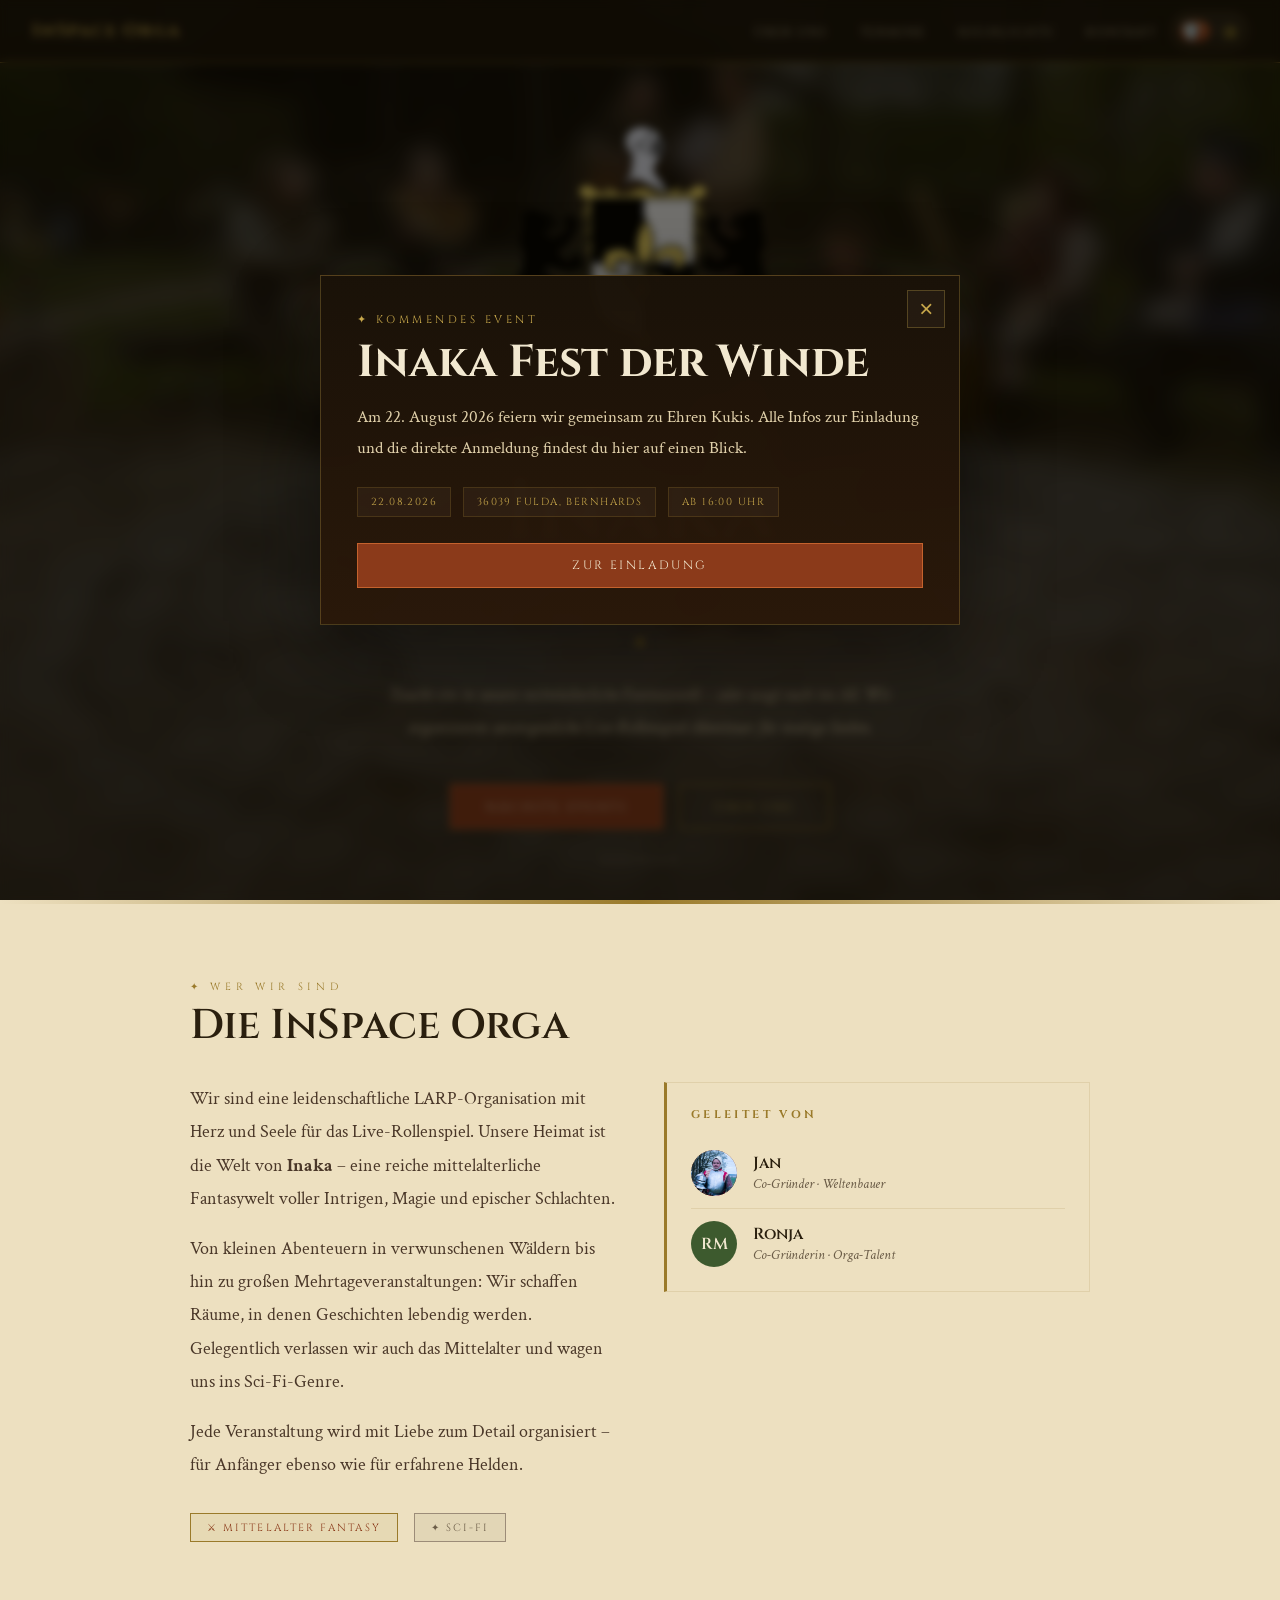
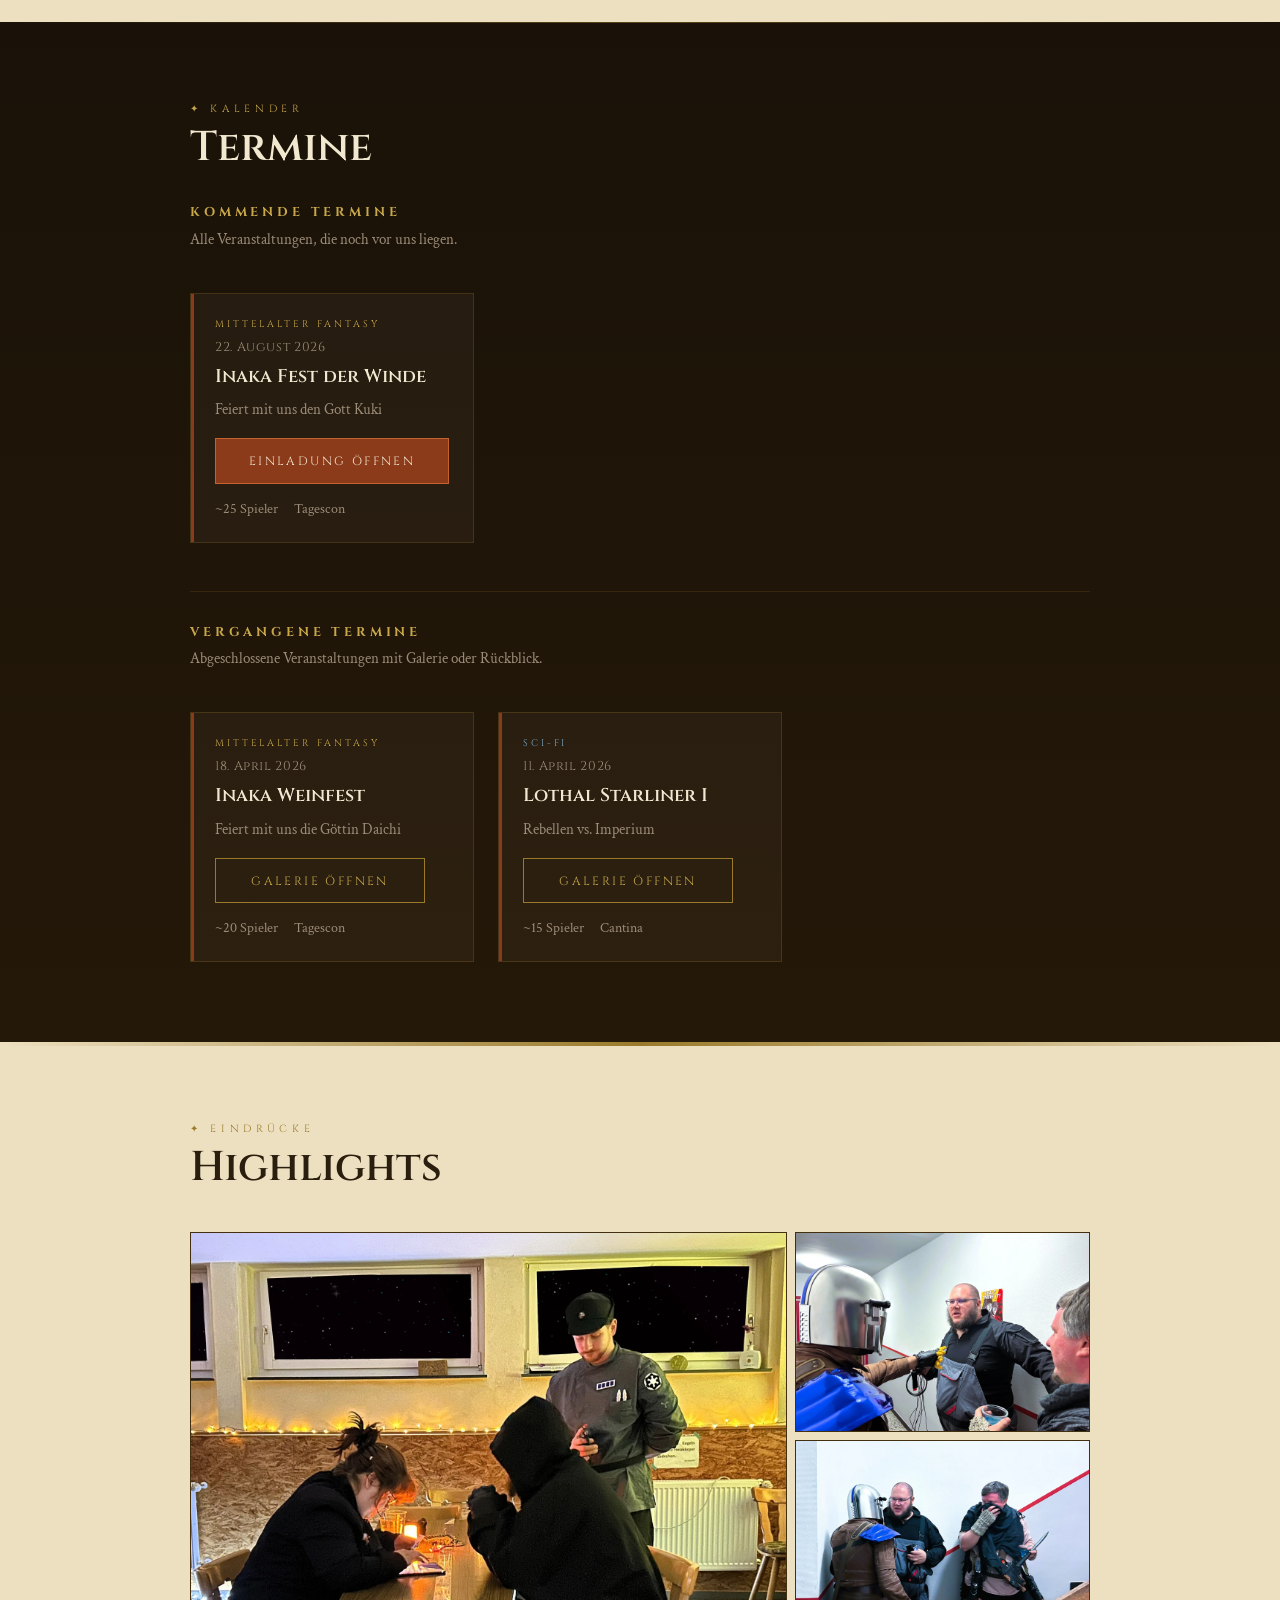
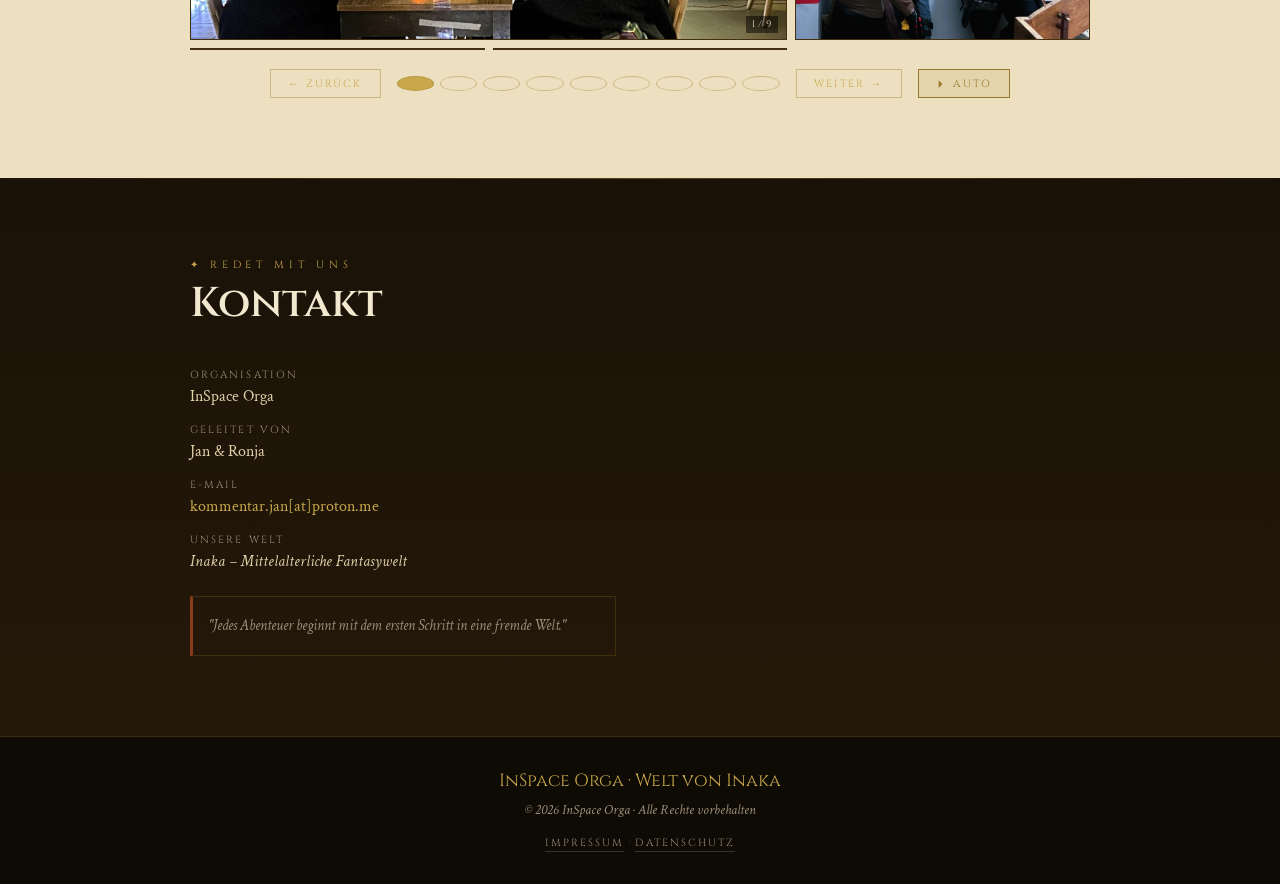
==== commit 7c24bec8: "some foxes" ====
--- a/index.html
+++ b/index.html
@@ -1,36 +1,38 @@
 ﻿<!DOCTYPE html>
-<html lang="de">
+<html lang="de" data-default-theme="fantasy">
 
 <head>
     <meta charset="UTF-8">
     <meta name="viewport" content="width=device-width, initial-scale=1.0">
-    <title>InSpace Orga | LARP in Inaka und Sci-Fi-Abenteuer</title>
+    <title>InSpace Orga | Fantasy- und Star-Wars-LARP</title>
     <meta name="description"
-        content="InSpace Orga organisiert Live-Rollenspiel-Abenteuer in der Welt von Inaka: mittelalterliche Fantasy, Sci-Fi und kommende LARP-Termine.">
+        content="InSpace Orga organisiert LARP-Abenteuer in Inaka: Fantasy-Cons, Star-Wars-Sci-Fi, kommende Termine und Galerien.">
     <meta name="robots" content="index,follow">
     <link rel="canonical" href="https://inspace-orga.github.io/">
-    <link rel="stylesheet" href="style/base.css">
+    <script src="js/themeToggle.js"></script>
+    <link rel="stylesheet" href="style/base.css?v=2026-08-02-1">
     <link rel="icon" type="image/png" href="img/InakaWappen_noText.png">
     <meta property="og:locale" content="de_DE">
     <meta property="og:type" content="website">
     <meta property="og:site_name" content="InSpace Orga">
-    <meta property="og:title" content="InSpace Orga | LARP in Inaka und Sci-Fi-Abenteuer">
+    <meta property="og:title" content="InSpace Orga | Fantasy- und Star-Wars-LARP">
     <meta property="og:description"
-        content="Live-Rollenspiel, Fantasywelt Inaka, Sci-Fi-Events und kommende Termine der InSpace Orga.">
+        content="Fantasy-Cons, Star-Wars-Sci-Fi, kommende Termine und Galerien der InSpace Orga.">
     <meta property="og:url" content="https://inspace-orga.github.io/">
     <meta property="og:image" content="https://inspace-orga.github.io/img/InakaWappen_noText.png">
+    <meta property="og:image:alt" content="Wappen von Inaka und InSpace Orga">
     <meta name="twitter:card" content="summary_large_image">
-    <meta name="twitter:title" content="InSpace Orga | LARP in Inaka und Sci-Fi-Abenteuer">
+    <meta name="twitter:title" content="InSpace Orga | Fantasy- und Star-Wars-LARP">
     <meta name="twitter:description"
-        content="Live-Rollenspiel, Fantasywelt Inaka, Sci-Fi-Events und kommende Termine der InSpace Orga.">
+        content="Fantasy-Cons, Star-Wars-Sci-Fi, kommende Termine und Galerien der InSpace Orga.">
     <script type="application/ld+json">
         {
             "@context": "https://schema.org",
-            "@type": "EventOrganizer",
+            "@type": "Organization",
             "name": "InSpace Orga",
             "url": "https://inspace-orga.github.io/",
             "logo": "https://inspace-orga.github.io/img/InakaWappen_noText.png",
-            "description": "Nicht eingetragener Verein und LARP-Organisation mit mittelalterlicher Fantasywelt Inaka und Sci-Fi-Veranstaltungen."
+            "description": "LARP-Organisation mit Fantasy-Cons in Inaka und Star-Wars-Sci-Fi-Veranstaltungen."
         }
     </script>
 </head>
@@ -48,23 +50,31 @@
             <div class="site-modal-meta">
                 <span>22.08.2026</span>
                 <span>36039 Fulda, Bernhards</span>
-                <span>ab 12:00 Uhr</span>
+                <span>ab 16:00 Uhr</span>
             </div>
             <div class="site-modal-actions">
                 <a href="fest-der-winde.html" class="btn-primary">Zur Einladung</a>
-                <a href="https://forms.gle/FJrQB76nKcZzYu4y5" class="btn-secondary">Zur Anmeldung</a>
             </div>
         </div>
     </div>
 
     <nav>
         <div class="nav-logo">InSpace Orga</div>
-        <ul class="nav-links">
-            <li><a href="#ueber-uns">Über uns</a></li>
-            <li><a href="#termine">Termine</a></li>
-            <li><a href="#galerie">Highlights</a></li>
-            <li><a href="#kontakt">Kontakt</a></li>
-        </ul>
+        <div class="nav-actions">
+            <ul class="nav-links">
+                <li><a href="#ueber-uns">Über uns</a></li>
+                <li><a href="#termine">Termine</a></li>
+                <li><a href="#galerie">Highlights</a></li>
+                <li><a href="#kontakt">Kontakt</a></li>
+            </ul>
+            <button class="theme-toggle" type="button" data-theme-toggle aria-label="Zum Sci-Fi-Theme wechseln" title="Zum Sci-Fi-Theme wechseln">
+                <span class="theme-toggle-track" aria-hidden="true">
+                    <span class="theme-toggle-icon fantasy">🛡️</span>
+                    <span class="theme-toggle-thumb"></span>
+                    <span class="theme-toggle-icon scifi">⭐</span>
+                </span>
+            </button>
+        </div>
     </nav>
 
     <!-- HERO -->
@@ -159,8 +169,7 @@
                         <div class="event-title">Inaka Fest der Winde</div>
                         <div class="event-desc">Feiert mit uns den Gott Kuki</div>
                         <div class="event-actions">
-                            <a href="fest-der-winde.html" class="btn-primary">Zur Einladung</a>
-                            <a href="https://forms.gle/FJrQB76nKcZzYu4y5" class="btn-secondary">Direkt zur Anmeldung</a>
+                            <a href="fest-der-winde.html" class="btn-primary">Einladung öffnen</a>
                         </div>
                         <div class="event-meta"><span>~25 Spieler</span><span>Tagescon</span></div>
                     </div>
--- a/style/base.css
+++ b/style/base.css
@@ -18,11 +18,55 @@
     --moss: #3d5a2e;
     --stone: #6b5c47;
     --stone-light: #9c8c78;
+    --page-bg: #1a1208;
+    --page-bg-alt: #241808;
+    --hero-bg-start: #0e0a04;
+    --hero-bg-mid: #1a1208;
+    --hero-bg-end: #241808;
+    --nav-bg: rgba(26, 18, 8, 0.95);
+    --footer-bg: #0e0a04;
+    --surface-panel: rgba(242, 232, 208, 0.04);
+    --surface-card: #ede0c0;
+    --surface-muted: rgba(255, 255, 255, 0.34);
+    --surface-panel-dark: rgba(26, 18, 8, 0.88);
+    --surface-panel-dark-strong: linear-gradient(180deg, rgba(26, 18, 8, 0.98), rgba(42, 24, 10, 0.96));
+    --border-soft: rgba(154, 122, 42, 0.25);
+    --border-strong: rgba(154, 122, 42, 0.4);
+    --pattern-accent: rgba(154, 122, 42, 0.08);
+}
+
+html[data-theme='scifi'] {
+    --parchment: #eef5fb;
+    --parchment-dark: #d4deea;
+    --ink: #0d1824;
+    --ink-light: #34475d;
+    --rust: #1e5da8;
+    --rust-light: #4d88d4;
+    --gold: #5b88c9;
+    --gold-light: #a6cdf7;
+    --moss: #4e6d86;
+    --stone: #5f7288;
+    --stone-light: #879bb0;
+    --page-bg: #050b14;
+    --page-bg-alt: #0b1828;
+    --hero-bg-start: #03070d;
+    --hero-bg-mid: #07111d;
+    --hero-bg-end: #0d1726;
+    --nav-bg: rgba(5, 11, 20, 0.96);
+    --footer-bg: #03070d;
+    --surface-panel: rgba(230, 238, 246, 0.06);
+    --surface-card: #d7e1ee;
+    --surface-muted: rgba(12, 23, 36, 0.72);
+    --surface-panel-dark: rgba(8, 15, 26, 0.9);
+    --surface-panel-dark-strong: linear-gradient(180deg, rgba(8, 15, 26, 0.98), rgba(11, 24, 40, 0.97));
+    --border-soft: rgba(91, 136, 201, 0.22);
+    --border-strong: rgba(91, 136, 201, 0.42);
+    --pattern-accent: rgba(91, 136, 201, 0.12);
 }
 
 body {
     font-family: 'Crimson Text', Georgia, serif;
-    background: #1a1208;
+    background: var(--page-bg);
     color: var(--ink);
     overflow-x: hidden;
 }
@@ -38,12 +82,20 @@
     left: 0;
     right: 0;
     z-index: 100;
-    background: rgba(26, 18, 8, 0.95);
+    background: var(--nav-bg);
     border-bottom: 1px solid var(--gold);
     display: flex;
     align-items: center;
     justify-content: space-between;
+    flex-wrap: wrap;
+    gap: 0.75rem;
     padding: 0.75rem 2rem;
+}
+
+.nav-actions {
+    display: flex;
+    align-items: center;
+    gap: 0.9rem;
 }
 
 .nav-logo {
@@ -80,7 +132,7 @@
     min-height: 100vh;
     background:
         radial-gradient(ellipse at center top, rgba(154, 122, 42, 0.15) 0%, transparent 60%),
-        linear-gradient(180deg, #0e0a04 0%, #1a1208 40%, #241808 100%);
+        linear-gradient(180deg, var(--hero-bg-start) 0%, var(--hero-bg-mid) 40%, var(--hero-bg-end) 100%);
     display: flex;
     flex-direction: column;
     align-items: center;
@@ -108,8 +160,11 @@
     content: '';
     position: absolute;
     inset: 0;
-    background-image: url("data:image/svg+xml,%3Csvg width='60' height='60' viewBox='0 0 60 60' xmlns='http://www.w3.org/2000/svg'%3E%3Cg fill='none' fill-rule='evenodd'%3E%3Cg fill='%239a7a2a' fill-opacity='0.04'%3E%3Cpath d='M36 34v-4h-2v4h-4v2h4v4h2v-4h4v-2h-4zm0-30V0h-2v4h-4v2h4v4h2V6h4V4h-4zM6 34v-4H4v4H0v2h4v4h2v-4h4v-2H6zM6 4V0H4v4H0v2h4v4h2V6h4V4H6z'/%3E%3C/g%3E%3C/g%3E%3C/svg%3E");
-    opacity: 0.4;
+    background-image:
+        radial-gradient(circle at 1px 1px, var(--pattern-accent) 1px, transparent 0),
+        radial-gradient(circle at 30px 30px, rgba(255, 255, 255, 0.02) 1px, transparent 0);
+    background-size: 60px 60px, 60px 60px;
+    opacity: 0.7;
     pointer-events: none;
 }
 
@@ -291,8 +346,7 @@
     width: min(92vw, 640px);
     padding: 2.25rem;
     border: 1px solid rgba(200, 168, 75, 0.28);
-    background:
-        linear-gradient(180deg, rgba(26, 18, 8, 0.98), rgba(42, 24, 10, 0.96));
+    background: var(--surface-panel-dark-strong);
     box-shadow: 0 24px 80px rgba(0, 0, 0, 0.45);
     color: var(--parchment);
 }
@@ -345,8 +399,8 @@
 
 .site-modal-meta span {
     padding: 0.45rem 0.8rem;
-    border: 1px solid rgba(200, 168, 75, 0.22);
-    background: rgba(242, 232, 208, 0.06);
+    border: 1px solid var(--border-soft);
+    background: var(--surface-panel);
     font-family: 'Cinzel', serif;
     font-size: 0.64rem;
     letter-spacing: 0.14em;
@@ -384,7 +438,7 @@
 }
 
 .section-parchment {
-    background: var(--parchment);
+    background: var(--surface-card);
     padding: 5rem 2rem;
     position: relative;
 }
@@ -400,7 +454,7 @@
 }
 
 .section-dark {
-    background: linear-gradient(180deg, #1a1208, #241808);
+    background: linear-gradient(180deg, var(--page-bg), var(--page-bg-alt));
     padding: 5rem 2rem;
     position: relative;
 }
@@ -464,7 +518,7 @@
 }
 
 .about-founders {
-    background: #ede0c0;
+    background: var(--surface-card);
     border: 1px solid var(--parchment-dark);
     border-left: 3px solid var(--gold);
     padding: 1.5rem;
@@ -594,8 +648,8 @@
 }
 
 .event-card {
-    border: 1px solid rgba(154, 122, 42, 0.25);
-    background: rgba(242, 232, 208, 0.04);
+    border: 1px solid var(--border-soft);
+    background: var(--surface-panel);
     padding: 1.5rem;
     position: relative;
     overflow: hidden;
@@ -687,8 +741,8 @@
 }
 
 .gallery-item {
-    background: #2a1f10;
-    border: 1px solid rgba(154, 122, 42, 0.2);
+    background: var(--page-bg-alt);
+    border: 1px solid var(--border-soft);
     display: flex;
     align-items: center;
     justify-content: center;
@@ -831,8 +885,8 @@
 .gallery-panel {
     margin-top: 1.5rem;
     padding: 1.5rem;
-    border: 1px solid rgba(154, 122, 42, 0.18);
-    background: rgba(255, 255, 255, 0.34);
+    border: 1px solid var(--border-soft);
+    background: var(--surface-muted);
     box-shadow: 0 18px 50px rgba(42, 31, 14, 0.06);
 }
 
@@ -881,8 +935,8 @@
     position: relative;
     overflow: hidden;
     min-height: 9rem;
-    border: 1px solid rgba(154, 122, 42, 0.2);
-    background: #2a1f10;
+    border: 1px solid var(--border-soft);
+    background: var(--page-bg-alt);
 }
 
 .highlight-card::after {
@@ -1062,7 +1116,7 @@
 }
 
 .invitation-sidecard {
-    background: #ede0c0;
+    background: var(--surface-card);
     border: 1px solid var(--parchment-dark);
     border-left: 3px solid var(--gold);
     padding: 1.5rem;
@@ -1114,8 +1168,8 @@
     position: relative;
     min-height: 220px;
     overflow: hidden;
-    border: 1px solid rgba(154, 122, 42, 0.18);
-    background: #2a1f10;
+    border: 1px solid var(--border-soft);
+    background: var(--page-bg-alt);
 }
 
 .event-gallery-card::after {
@@ -1180,7 +1234,7 @@
     gap: 0.9rem;
     padding: 1rem;
     border: 1px solid rgba(200, 168, 75, 0.2);
-    background: rgba(26, 18, 8, 0.88);
+    background: var(--surface-panel-dark);
     box-shadow: 0 20px 80px rgba(0, 0, 0, 0.45);
 }
 
@@ -1233,7 +1287,7 @@
     top: 50%;
     transform: translateY(-50%);
     border: 1px solid rgba(200, 168, 75, 0.35);
-    background: rgba(26, 18, 8, 0.72);
+    background: var(--surface-panel-dark);
     color: var(--gold-light);
     width: 3rem;
     height: 3rem;
@@ -1260,7 +1314,7 @@
 
 .gallery-viewer-close {
     border: 1px solid rgba(200, 168, 75, 0.35);
-    background: rgba(26, 18, 8, 0.72);
+    background: var(--surface-panel-dark);
     color: var(--gold-light);
     width: 2.5rem;
     height: 2.5rem;
@@ -1330,8 +1384,8 @@
 .form-group input,
 .form-group textarea {
     width: 100%;
-    background: rgba(242, 232, 208, 0.06);
-    border: 1px solid rgba(154, 122, 42, 0.3);
+    background: var(--surface-panel);
+    border: 1px solid var(--border-strong);
     color: var(--parchment);
     padding: 0.7rem 1rem;
     font-family: 'Crimson Text', serif;
@@ -1352,10 +1406,109 @@
 
 /* FOOTER */
 footer {
-    background: #0e0a04;
+    background: var(--footer-bg);
     border-top: 1px solid rgba(154, 122, 42, 0.3);
     padding: 2rem;
     text-align: center;
+}
+
+.theme-toggle {
+    position: relative;
+    width: 4.8rem;
+    height: 2.4rem;
+    padding: 0.25rem;
+    border: 1px solid var(--border-strong);
+    border-radius: 999px;
+    background: linear-gradient(180deg, rgba(242, 232, 208, 0.08), rgba(242, 232, 208, 0.03));
+    cursor: pointer;
+    transition: border-color 0.2s, background 0.2s, box-shadow 0.2s, transform 0.2s;
+    flex: 0 0 auto;
+    display: inline-flex;
+    align-items: center;
+    justify-content: center;
+}
+
+.theme-toggle:hover {
+    border-color: var(--gold);
+    background: linear-gradient(180deg, rgba(242, 232, 208, 0.12), rgba(242, 232, 208, 0.05));
+    transform: translateY(-1px);
+}
+
+.theme-toggle:active {
+    transform: translateY(0);
+}
+
+.theme-toggle-track {
+    position: relative;
+    width: 100%;
+    height: 100%;
+    border-radius: inherit;
+    display: flex;
+    align-items: center;
+    justify-content: space-between;
+    padding: 0 0.35rem;
+    overflow: hidden;
+}
+
+.theme-toggle-track::before {
+    content: '';
+    position: absolute;
+    inset: 0.22rem;
+    border-radius: inherit;
+    background: rgba(242, 232, 208, 0.04);
+    box-shadow: inset 0 1px 4px rgba(0, 0, 0, 0.18);
+}
+
+.theme-toggle-icon {
+    position: relative;
+    z-index: 2;
+    width: 1rem;
+    text-align: center;
+    font-size: 0.95rem;
+    line-height: 1;
+    opacity: 0.6;
+    transition: opacity 0.2s, transform 0.2s, color 0.2s;
+    user-select: none;
+}
+
+.theme-toggle-thumb {
+    position: absolute;
+    z-index: 1;
+    top: 0.22rem;
+    left: 0.22rem;
+    width: calc(50% - 0.18rem);
+    height: calc(100% - 0.44rem);
+    border-radius: 999px;
+    background: linear-gradient(180deg, var(--rust-light), var(--rust));
+    box-shadow: 0 4px 12px rgba(0, 0, 0, 0.22);
+    transition: transform 0.25s ease, background 0.25s ease;
+}
+
+html[data-theme='scifi'] .theme-toggle-thumb {
+    transform: translateX(calc(100% + 0.06rem));
+    background: linear-gradient(180deg, var(--gold-light), var(--gold));
+}
+
+.theme-toggle.is-scifi .theme-toggle-icon.scifi,
+.theme-toggle:not(.is-scifi) .theme-toggle-icon.fantasy {
+    opacity: 1;
+    color: var(--parchment);
+    transform: scale(1.08);
+}
+
+.theme-toggle.is-scifi .theme-toggle-icon.fantasy,
+.theme-toggle:not(.is-scifi) .theme-toggle-icon.scifi {
+    opacity: 0.35;
+    color: var(--stone-light);
+}
+
+.theme-toggle:focus-visible,
+.gallery-nav button:focus-visible,
+.gallery-viewer-btn:focus-visible,
+.gallery-viewer-close:focus-visible,
+.site-modal-close:focus-visible {
+    outline: 2px solid var(--gold-light);
+    outline-offset: 2px;
 }
 
 .footer-logo {
@@ -1378,8 +1531,8 @@
     gap: 0.2rem;
     margin-bottom: 0.9rem;
     padding: 0.75rem 1rem;
-    border: 1px solid rgba(154, 122, 42, 0.25);
-    background: rgba(242, 232, 208, 0.04);
+    border: 1px solid var(--border-soft);
+    background: var(--surface-panel);
     min-width: 220px;
 }
 
@@ -1454,6 +1607,11 @@
 }
 
 @media (max-width: 640px) {
+
+    nav {
+        padding: 0.7rem 1rem;
+        align-items: flex-start;
+    }
 
     .about-grid,
     .contact-grid {
@@ -1508,7 +1666,41 @@
     }
 
     .nav-links {
-        gap: 1rem;
+        gap: 0.75rem 1rem;
+        font-size: 0.7rem;
+    }
+
+    .nav-actions {
+        width: 100%;
+        justify-content: space-between;
+        align-items: center;
+        gap: 0.75rem;
+    }
+
+    .nav-links {
+        flex: 1 1 auto;
+    }
+
+    .theme-toggle {
+        width: 4.1rem;
+        height: 2.05rem;
+        padding: 0.2rem;
+    }
+
+    .theme-toggle-icon {
+        width: 0.9rem;
+        font-size: 0.82rem;
+    }
+
+    .theme-toggle-track {
+        padding: 0 0.28rem;
+    }
+
+    .theme-toggle-thumb {
+        top: 0.2rem;
+        left: 0.2rem;
+        width: calc(50% - 0.14rem);
+        height: calc(100% - 0.4rem);
     }
 
     .footer-stats {
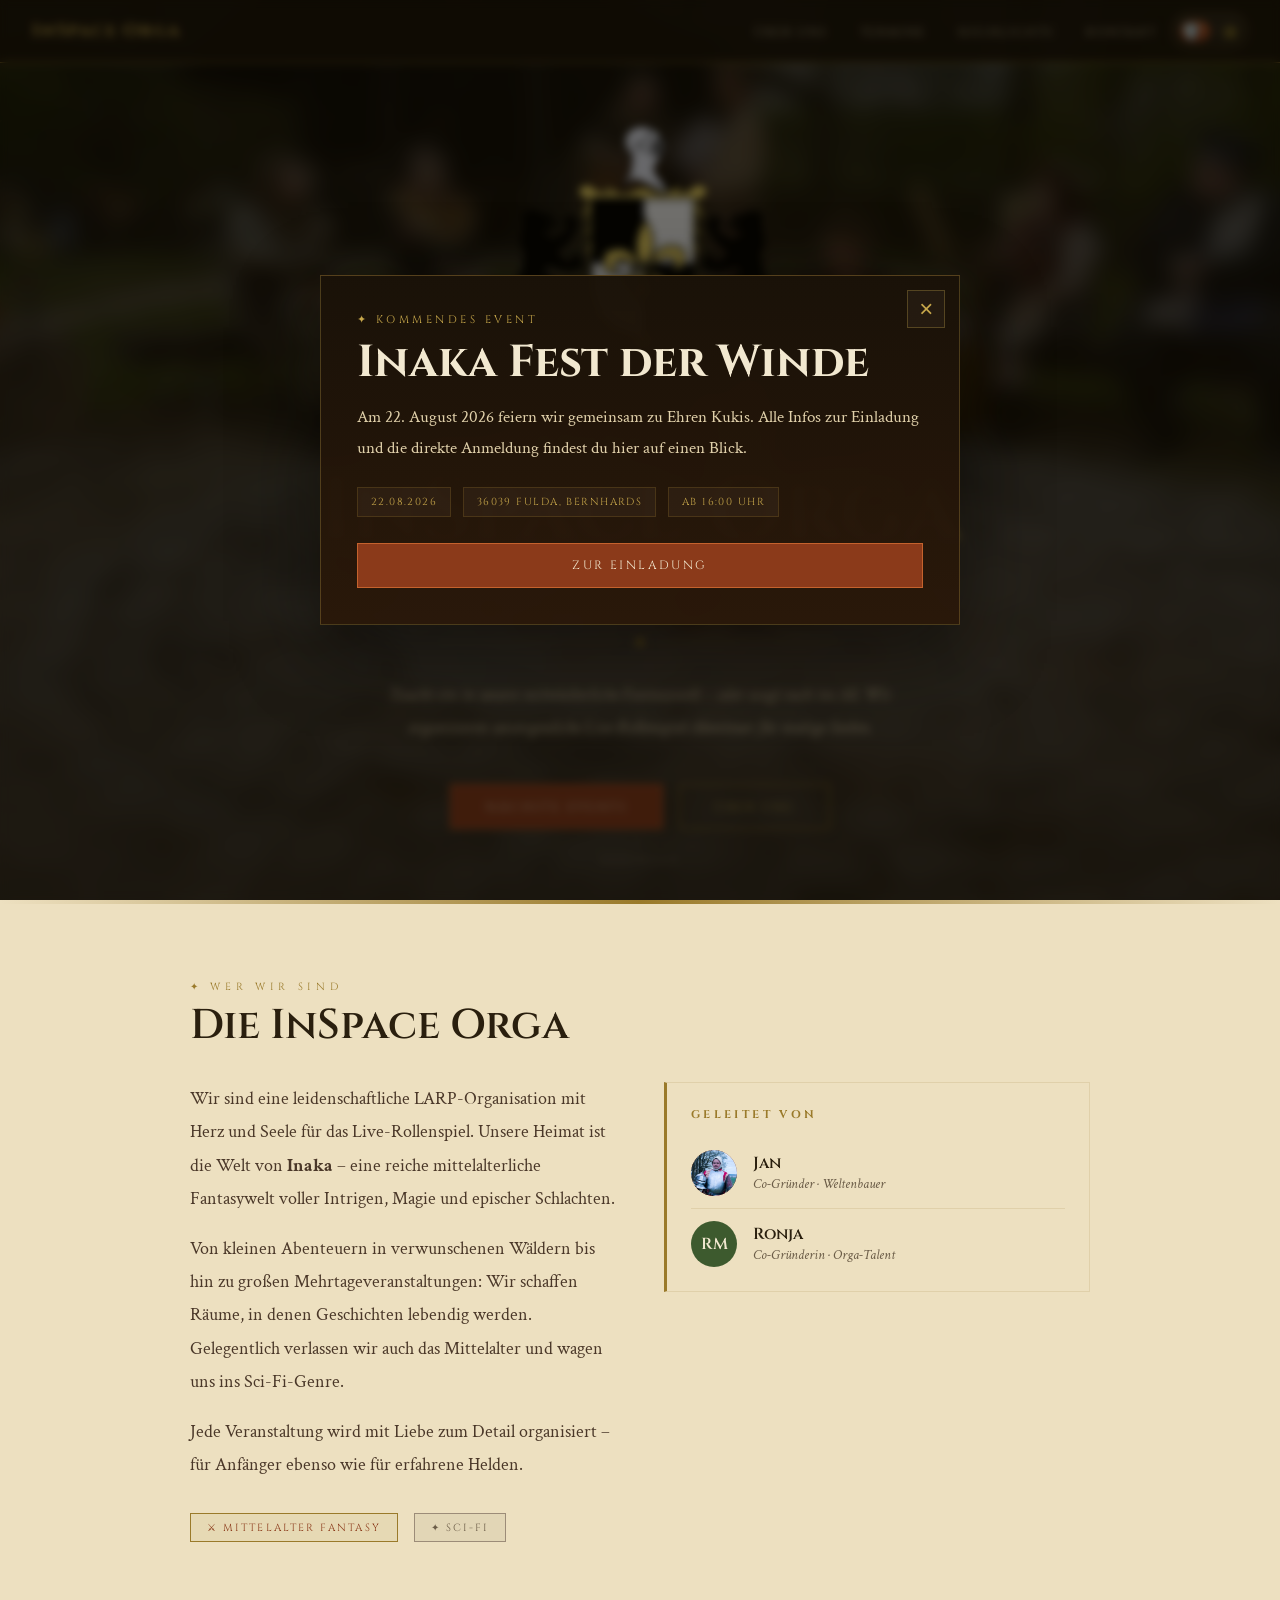
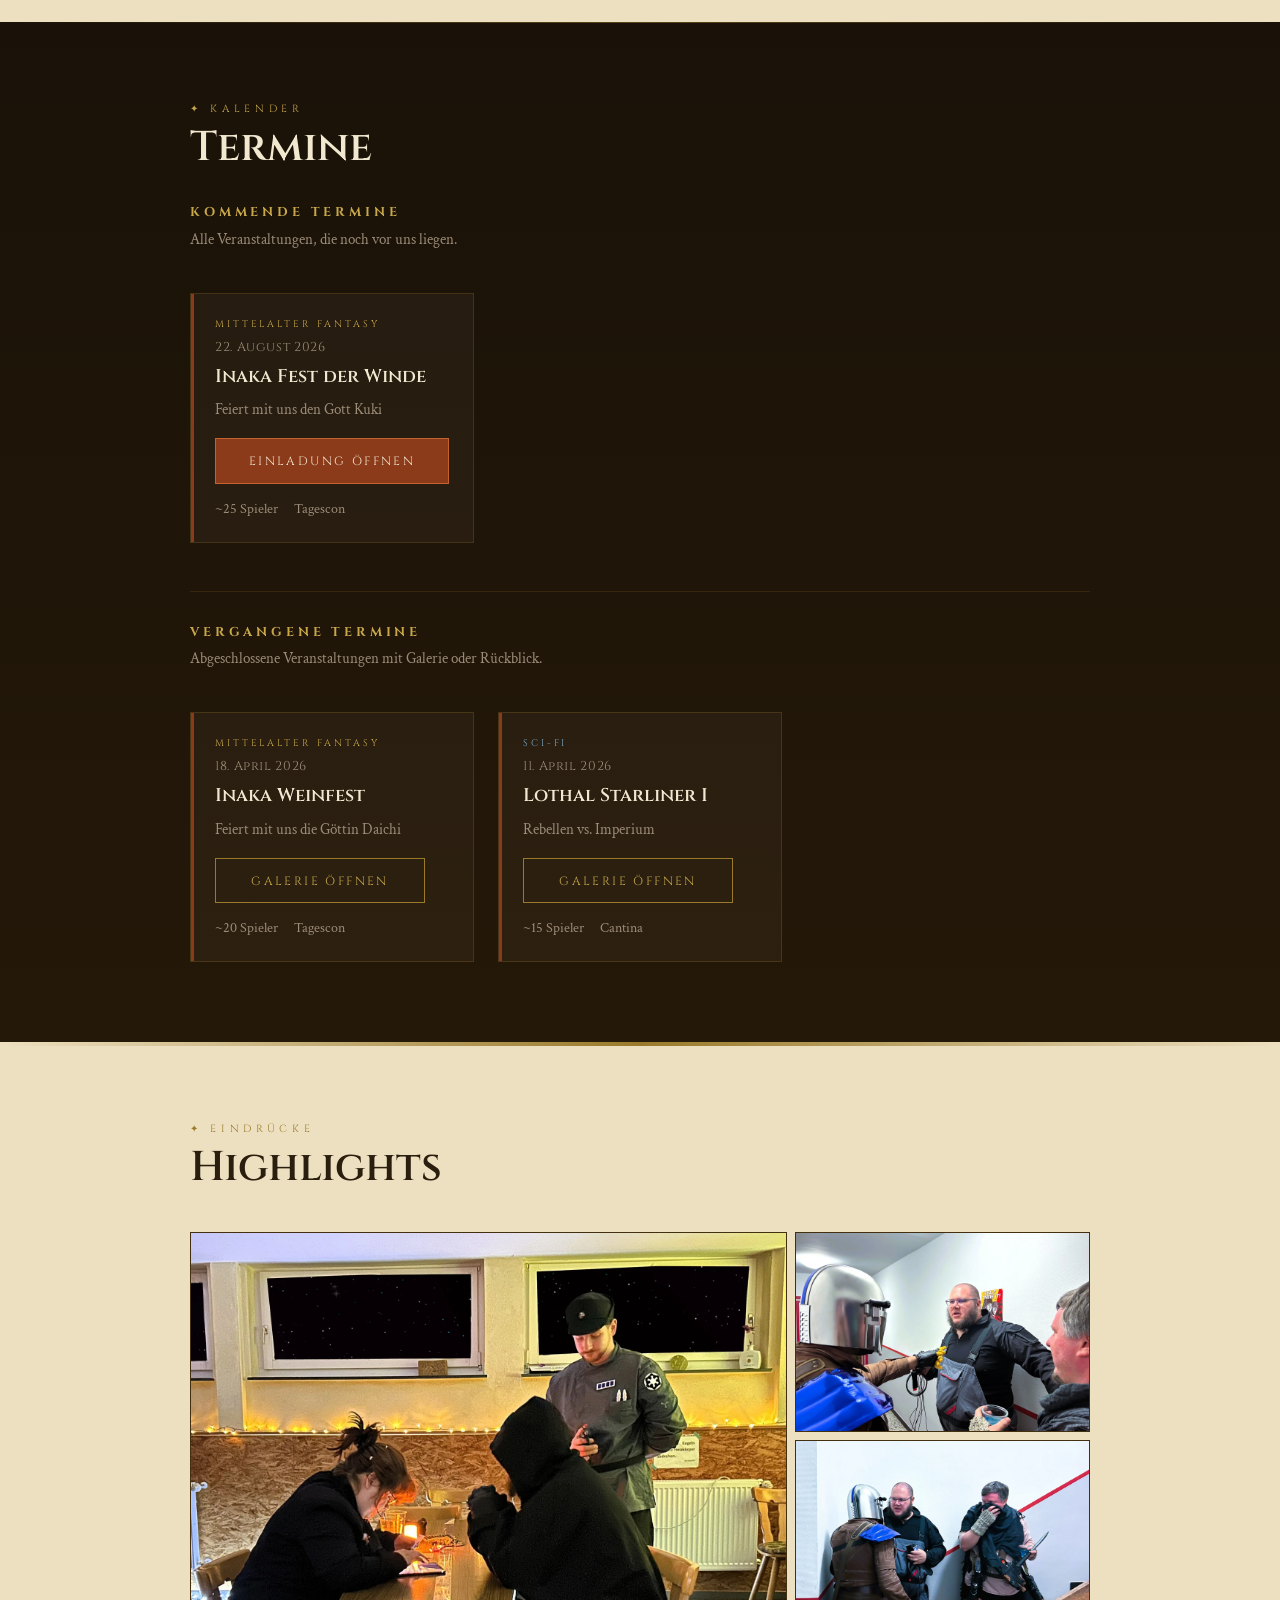
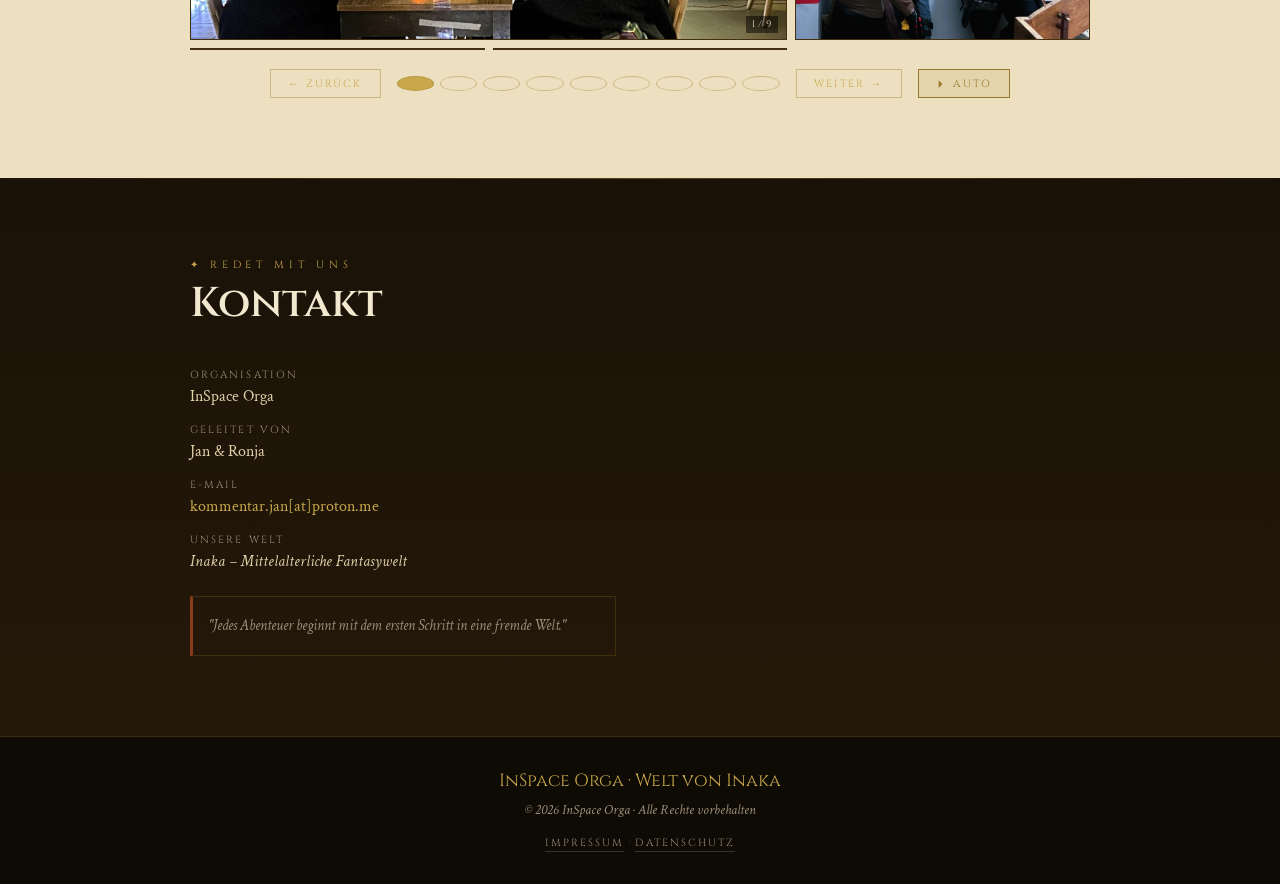
==== commit 1bacb000: "Update index.html" ====
--- a/index.html
+++ b/index.html
@@ -87,9 +87,9 @@
     </svg> -->
             <img src="img/InakaWappen_noText.png" alt="Wappen von Inaka und InSpace Orga">
         </div>
-        <div class="hero-subtitle-top">✦ Willkommen in der Welt von ✦</div>
-        <h1 class="hero-title"><span>Inaka</span></h1>
-        <div class="hero-world">InSpace Orga · LARP</div>
+        <div class="hero-subtitle-top">✦ Willkommen bei ✦</div>
+        <h1 class="hero-title"><span>InSpace Orga</span></h1>
+        <div class="hero-world">Inaka · Sci-Fi · LARP</div>
         <div class="hero-divider">
             <hr>
             <div class="hero-divider-diamond"></div>
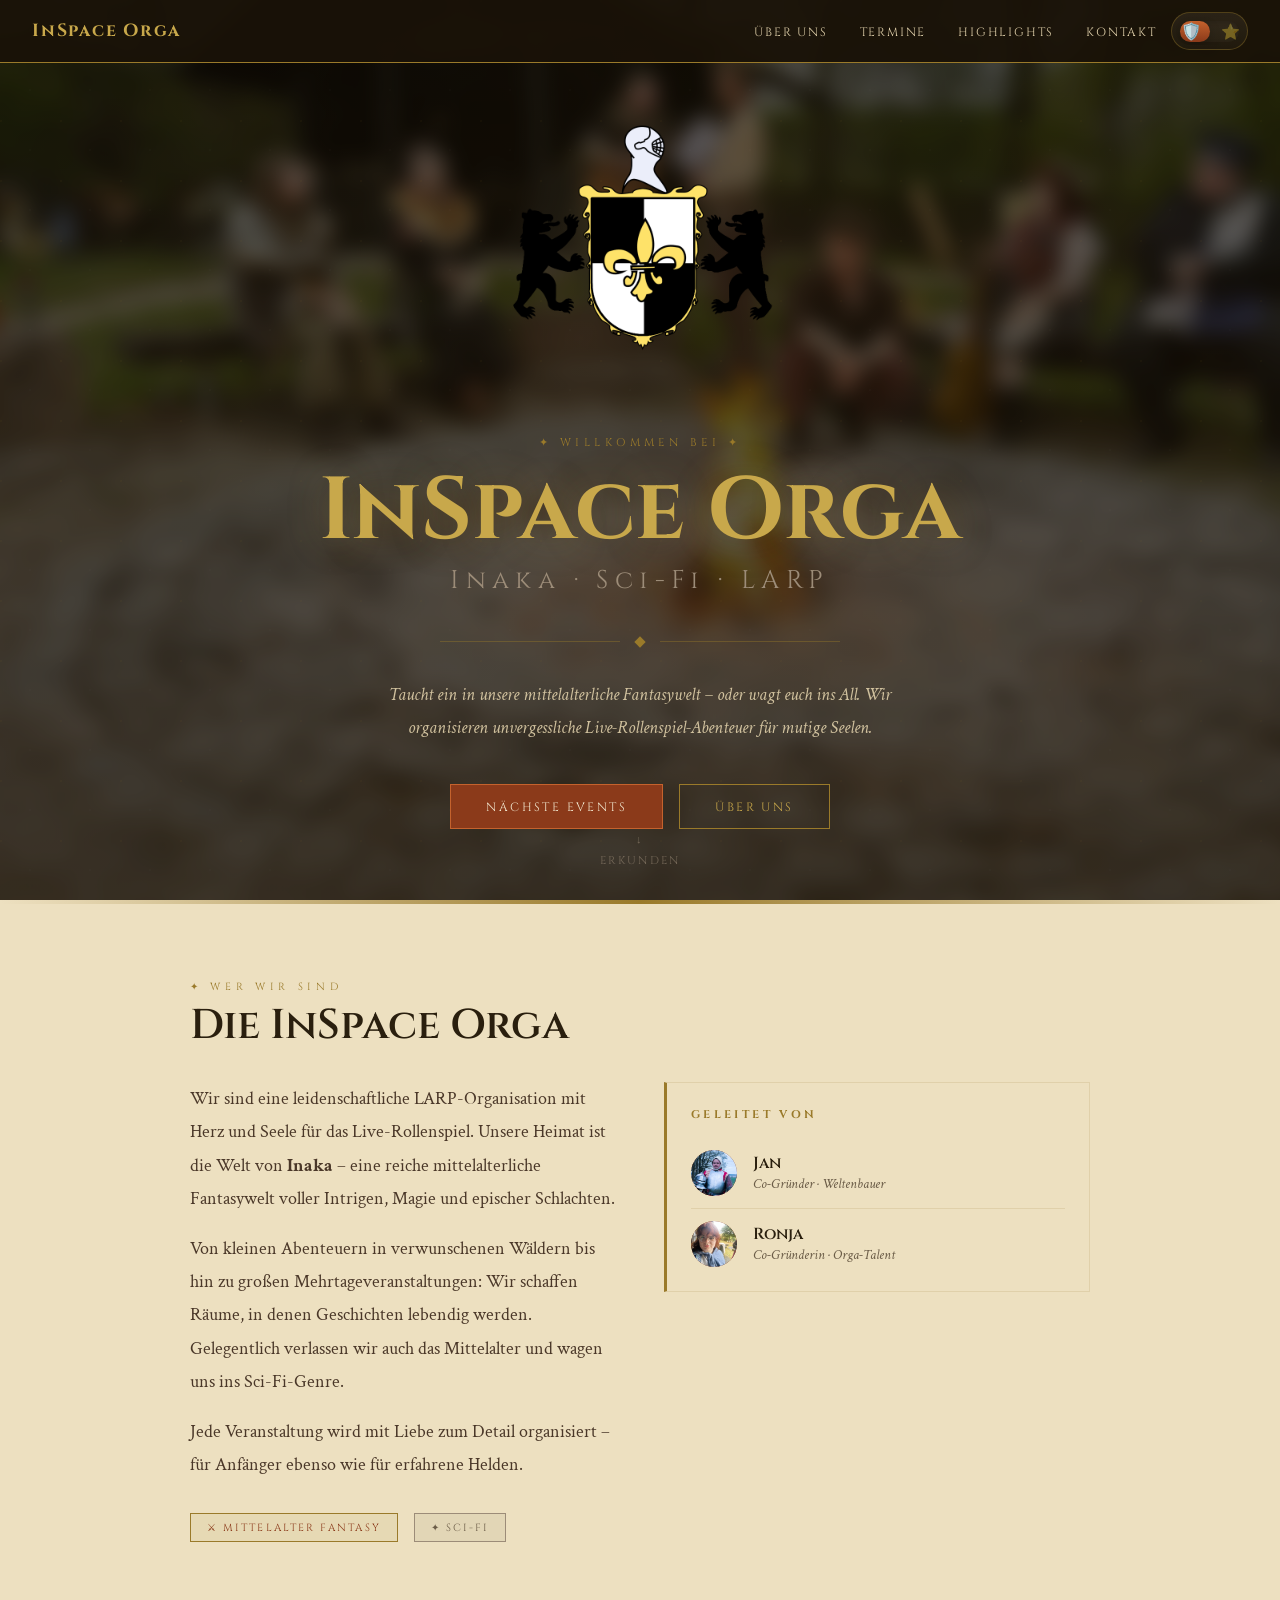
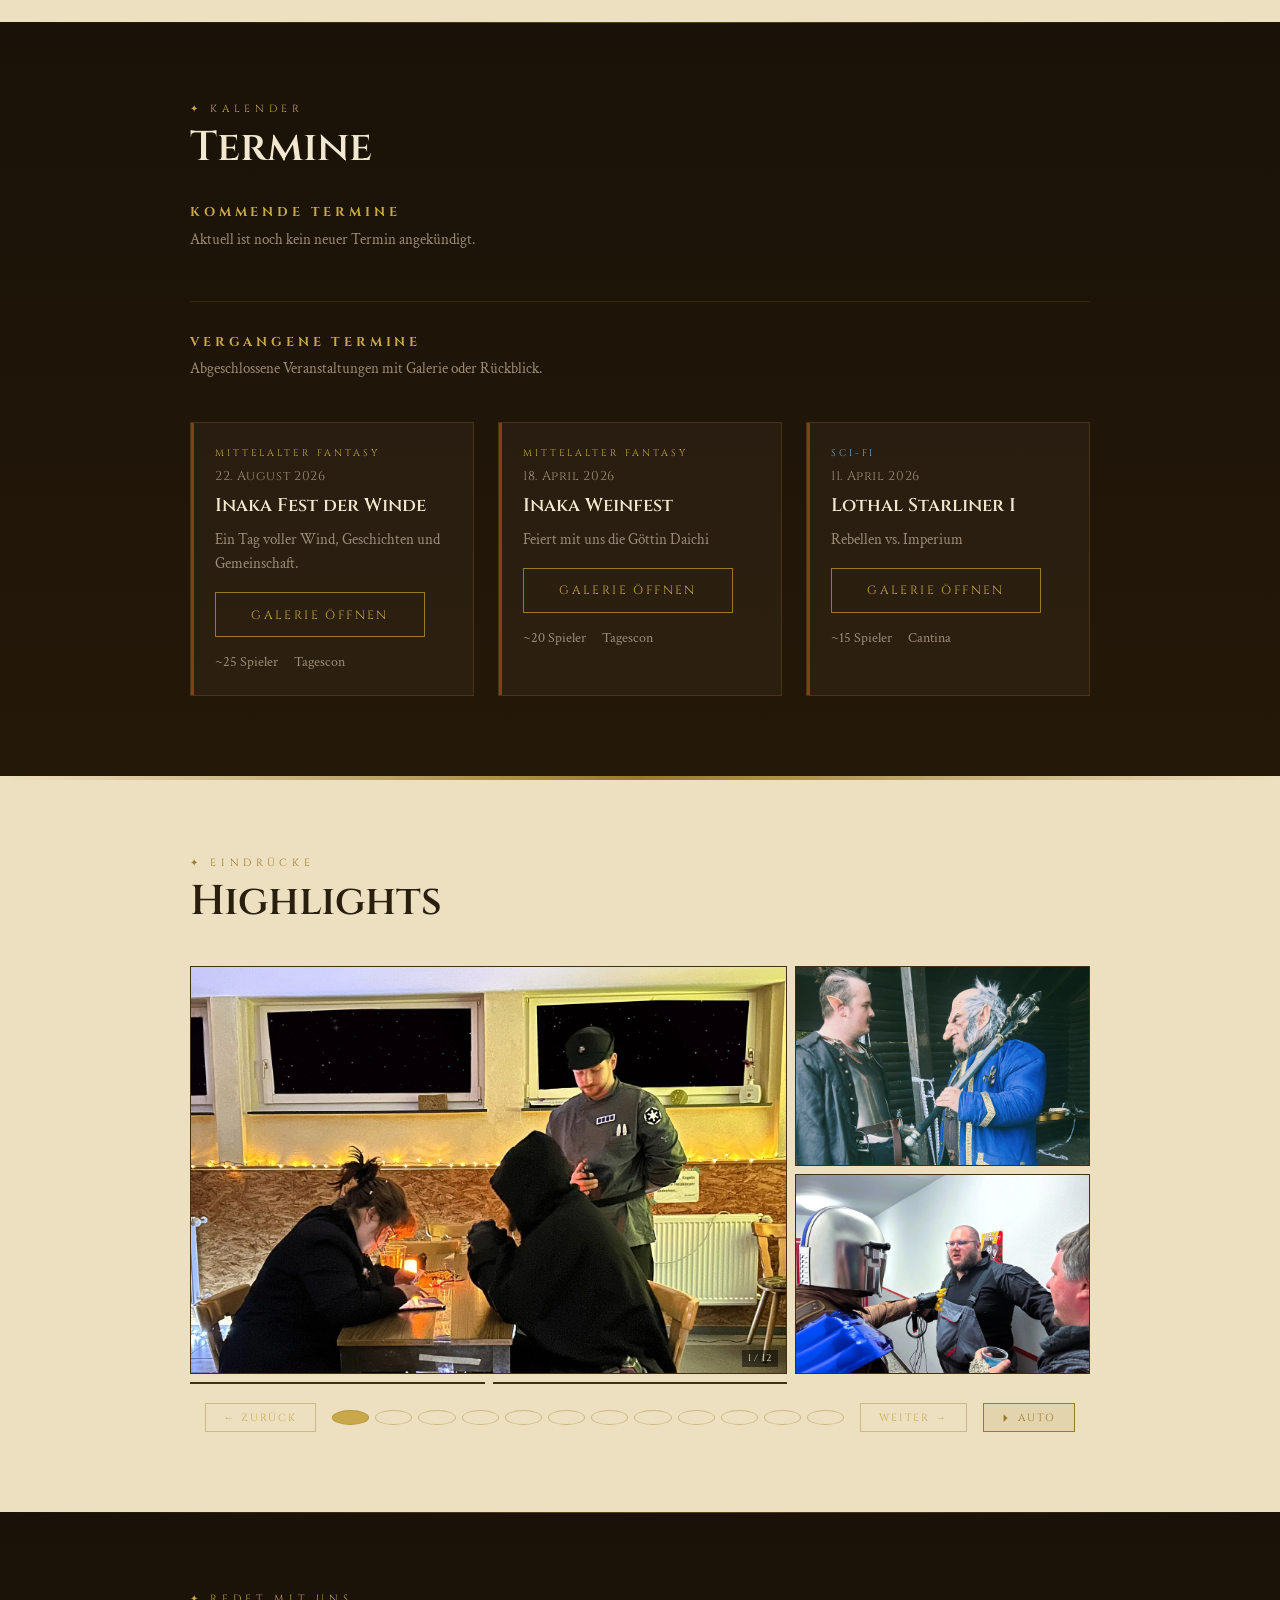
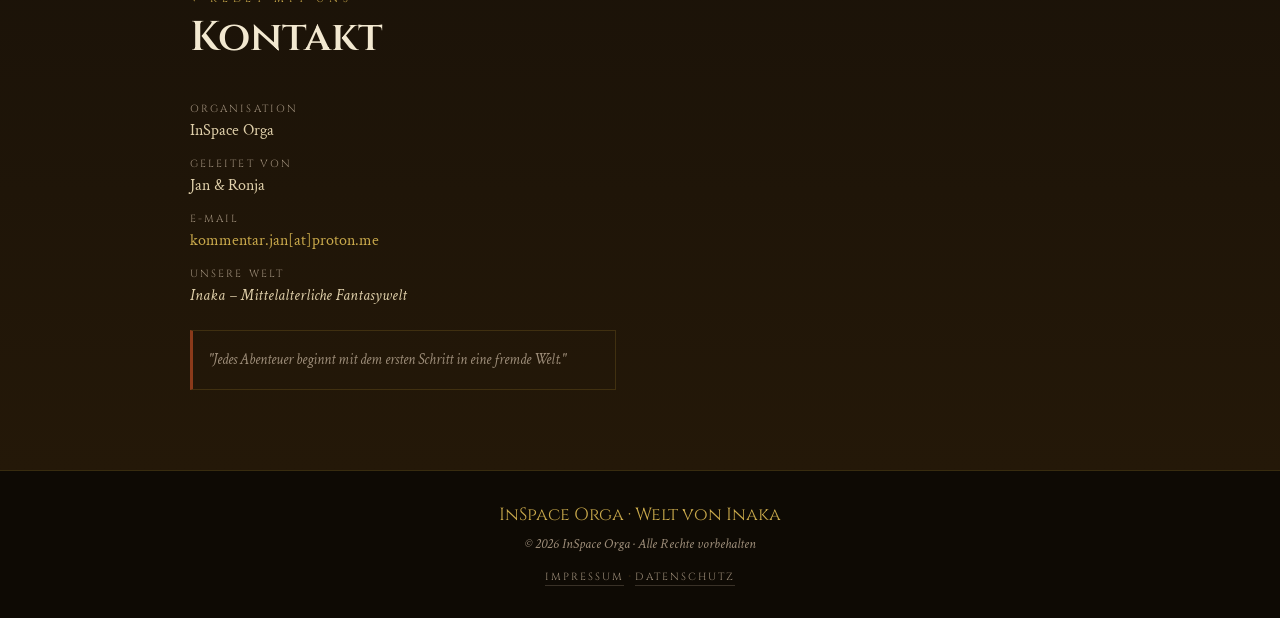
==== commit 372b0fb1: "Add Fest der Winde gallery and redirect The old Fest der Winde landing page now redirects to a dedic" ====
--- a/index.html
+++ b/index.html
@@ -39,6 +39,7 @@
 
 <body>
 
+    <!--
     <div class="site-modal" id="eventNoticeModal" aria-hidden="true">
         <div class="site-modal-backdrop" data-modal-close></div>
         <div class="site-modal-panel" role="dialog" aria-modal="true" aria-labelledby="eventNoticeTitle">
@@ -57,6 +58,7 @@
             </div>
         </div>
     </div>
+    -->
 
     <nav>
         <div class="nav-logo">InSpace Orga</div>
@@ -141,7 +143,9 @@
                         </div>
                     </div>
                     <div class="founder">
-                        <div class="founder-avatar" style="background: var(--moss);">RM</div>
+                        <div class="founder-avatar">
+                            <img src="img/Ronja.webp" alt="Porträt von Ronja">
+                        </div>
                         <div>
                             <div class="founder-name">Ronja</div>
                             <div class="founder-role">Co-Gründerin · Orga-Talent</div>
@@ -160,27 +164,32 @@
             <div class="events-section">
                 <div class="events-section-head">
                     <h3 class="events-section-title">Kommende Termine</h3>
-                    <p class="events-section-desc">Alle Veranstaltungen, die noch vor uns liegen.</p>
+                    <p class="events-section-desc">Aktuell ist noch kein neuer Termin angekündigt.</p>
+                </div>
+                <!-- <div class="events-grid">
+                    <div class="event-card">
+                        <div class="event-type fantasy">Hinweis</div>
+                        <div class="event-date">Demnächst</div>
+                        <div class="event-title">Noch kein neuer Con veröffentlicht</div>
+                        <div class="event-desc">Sobald wir den nächsten Termin festlegen, findet ihr ihn hier.</div>
+                        <div class="event-meta"><span>In Planung</span><span>Update folgt</span></div>
+                    </div>
+                </div> -->
+            </div>
+            <div class="events-section">
+                <div class="events-section-head">
+                    <h3 class="events-section-title">Vergangene Termine</h3>
+                    <p class="events-section-desc">Abgeschlossene Veranstaltungen mit Galerie oder Rückblick.</p>
                 </div>
                 <div class="events-grid">
                     <div class="event-card">
                         <div class="event-type fantasy">Mittelalter Fantasy</div>
                         <div class="event-date">22. August 2026</div>
                         <div class="event-title">Inaka Fest der Winde</div>
-                        <div class="event-desc">Feiert mit uns den Gott Kuki</div>
-                        <div class="event-actions">
-                            <a href="fest-der-winde.html" class="btn-primary">Einladung öffnen</a>
-                        </div>
+                        <div class="event-desc">Ein Tag voller Wind, Geschichten und Gemeinschaft.</div>
+                        <div class="event-meta"><a href="galerien/fest-der-winde-i.html" class="btn-secondary">Galerie öffnen</a></div>
                         <div class="event-meta"><span>~25 Spieler</span><span>Tagescon</span></div>
                     </div>
-                </div>
-            </div>
-            <div class="events-section">
-                <div class="events-section-head">
-                    <h3 class="events-section-title">Vergangene Termine</h3>
-                    <p class="events-section-desc">Abgeschlossene Veranstaltungen mit Galerie oder Rückblick.</p>
-                </div>
-                <div class="events-grid">
                     <div class="event-card">
                         <div class="event-type fantasy">Mittelalter Fantasy</div>
                         <div class="event-date">18. April 2026</div>
@@ -288,6 +297,7 @@
 
     <!-- <script src="https://cdn.jsdelivr.net/npm/mqtt/dist/mqtt.min.js"></script> -->
     <!-- <script src="js/pageCounter.js"></script> -->
+    <!--
     <script>
         (() => {
             const modal = document.getElementById('eventNoticeModal');
@@ -327,6 +337,7 @@
             });
         })();
     </script>
+    -->
 
 </body>
 
--- a/style/base.css
+++ b/style/base.css
@@ -1028,7 +1028,7 @@
     inset: -2rem;
     background:
         linear-gradient(180deg, rgba(22, 18, 10, 0.42), rgba(34, 24, 12, 0.82)),
-        url("../imgGallery/web/home/IMG (8).webp") center/cover no-repeat;
+        url("../imgGallery/web/fest-der-winde-i/WhatsApp Image 2026-08-23 at 09.58.34.webp") center/cover no-repeat;
     filter: blur(10px);
     transform: scale(1.08);
     opacity: 0.8;
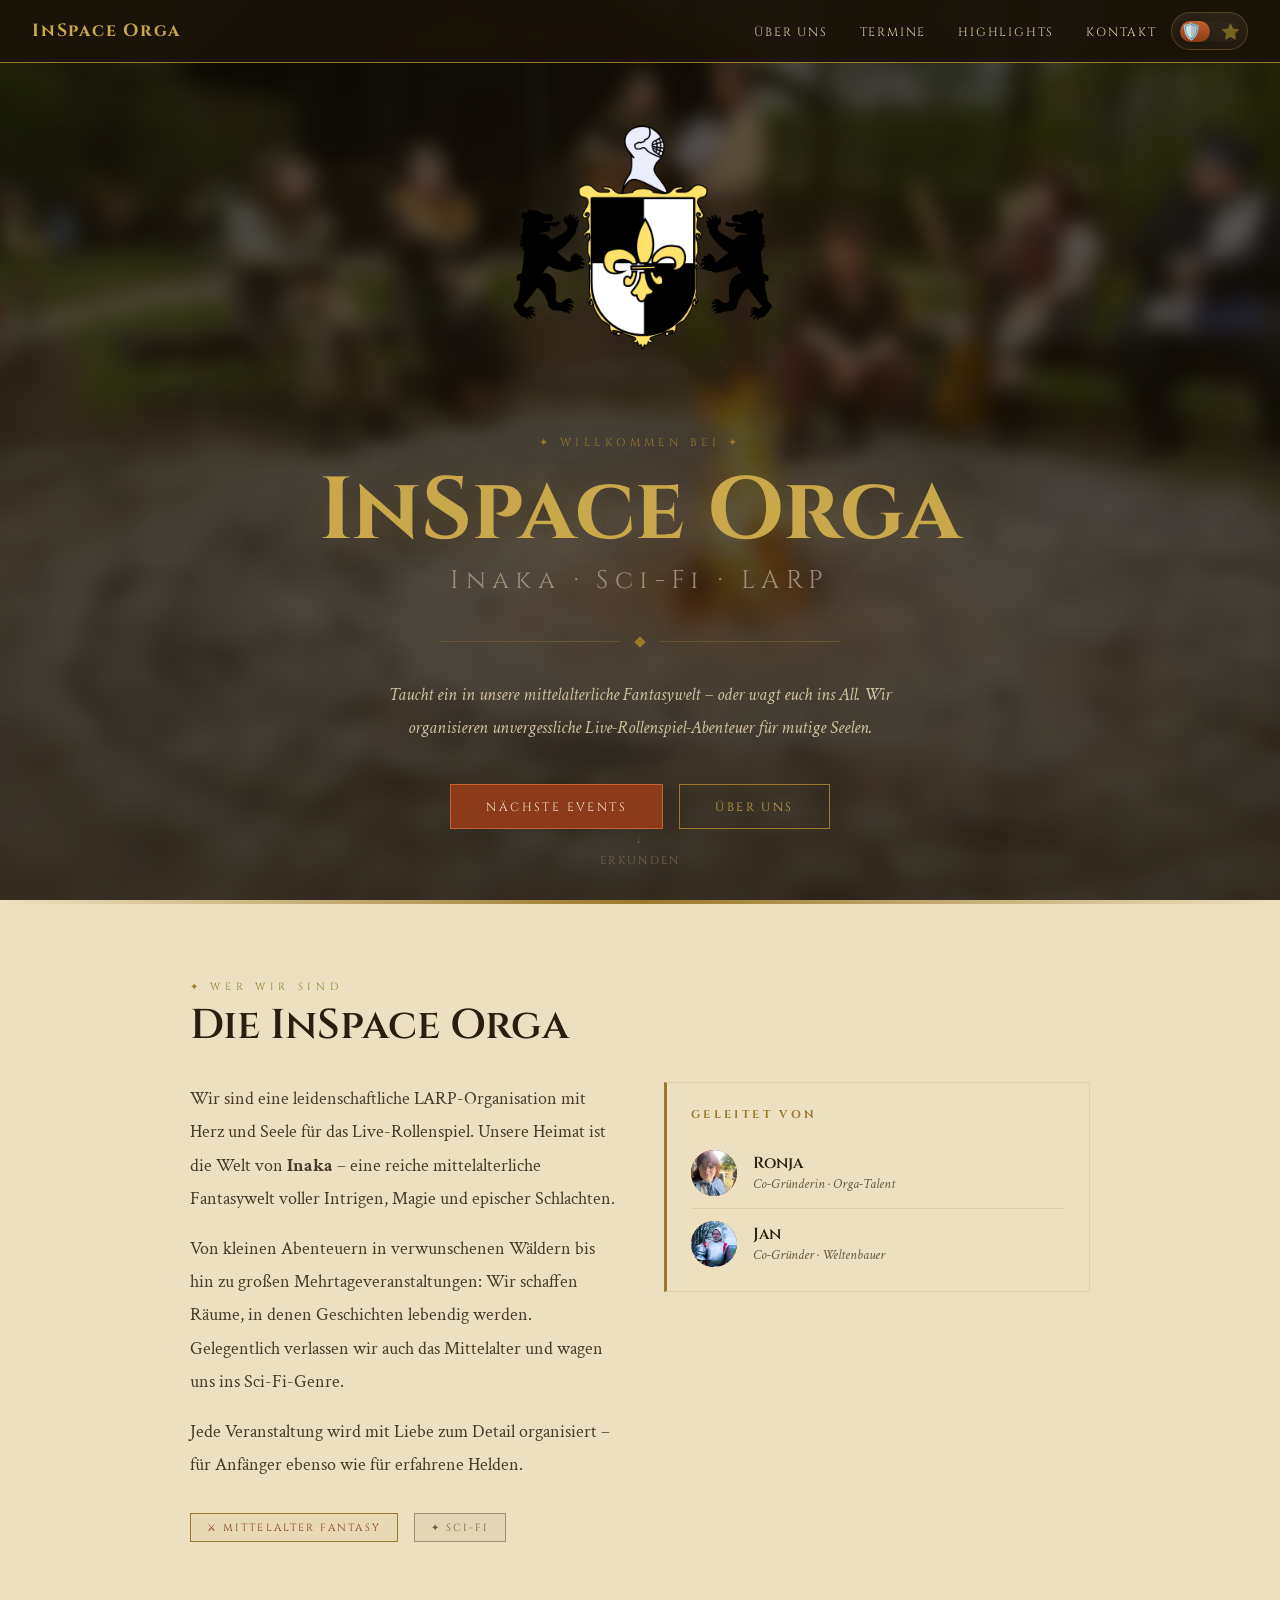
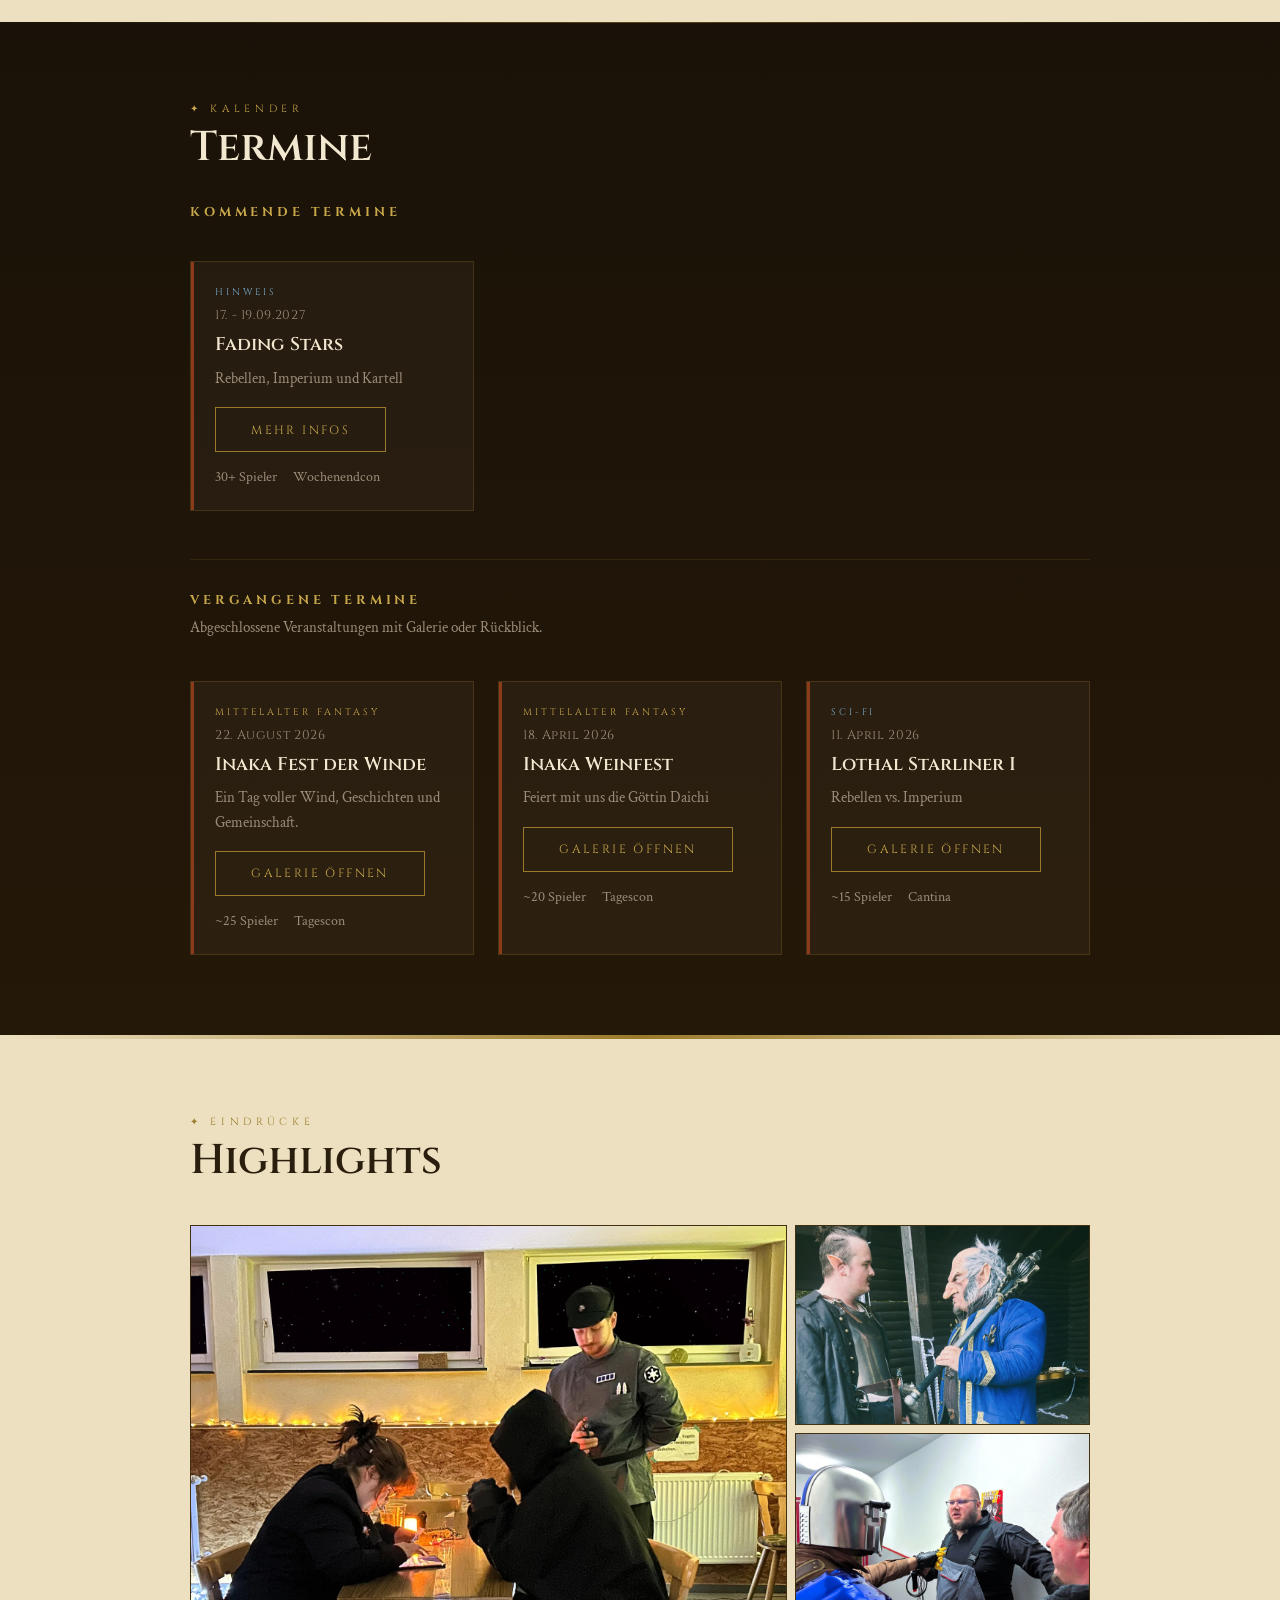
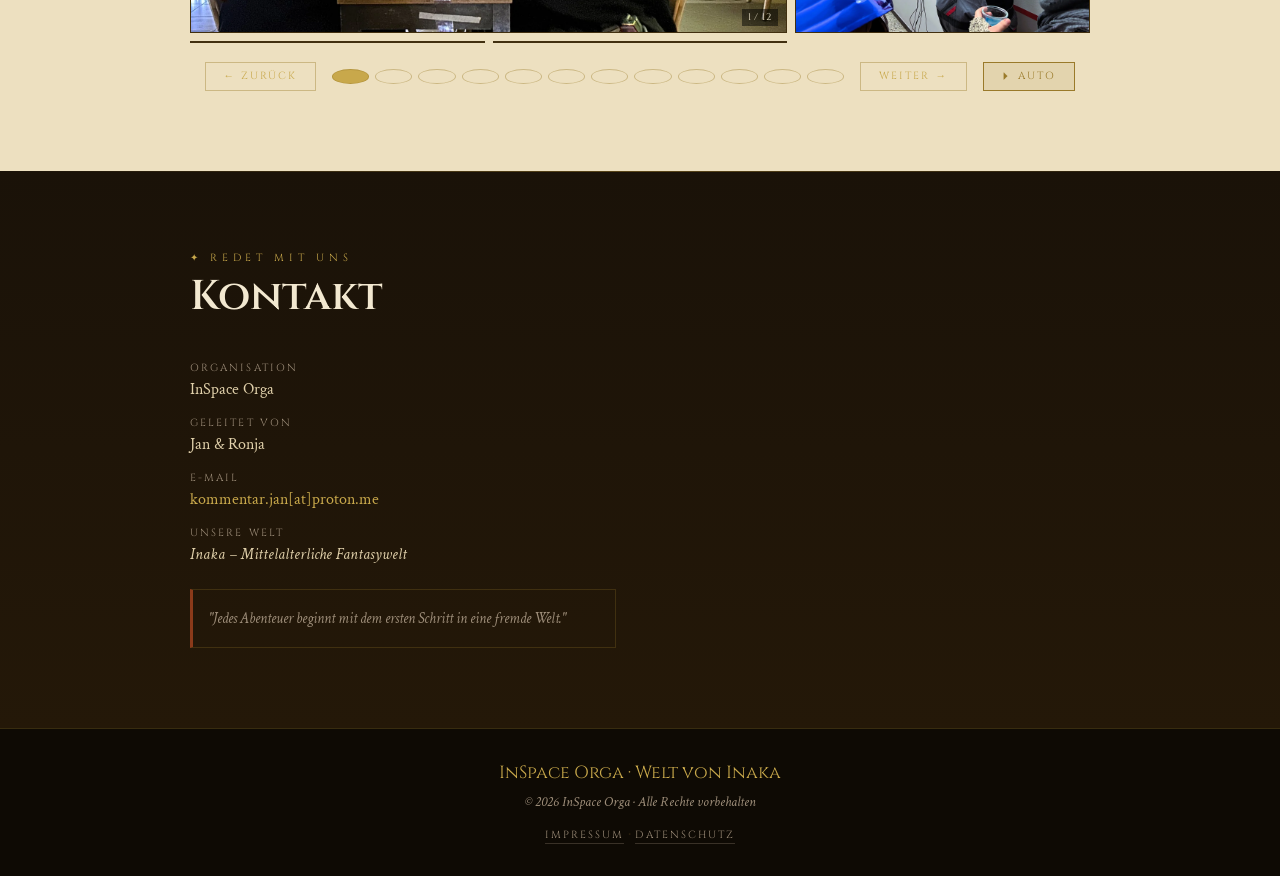
==== commit 8956dc07: "index.html aktualisieren" ====
--- a/index.html
+++ b/index.html
@@ -1,12 +1,12 @@
-﻿<!DOCTYPE html>
+<!DOCTYPE html>
 <html lang="de" data-default-theme="fantasy">
 
 <head>
     <meta charset="UTF-8">
     <meta name="viewport" content="width=device-width, initial-scale=1.0">
-    <title>InSpace Orga | Fantasy- und Star-Wars-LARP</title>
+    <title>InSpace Orga | Fantasy- und Sci-Fi-LARP</title>
     <meta name="description"
-        content="InSpace Orga organisiert LARP-Abenteuer in Inaka: Fantasy-Cons, Star-Wars-Sci-Fi, kommende Termine und Galerien.">
+        content="InSpace Orga organisiert LARP-Abenteuer in Inaka: Fantasy-Cons, Sci-Fi, kommende Termine und Galerien.">
     <meta name="robots" content="index,follow">
     <link rel="canonical" href="https://inspace-orga.github.io/">
     <script src="js/themeToggle.js"></script>
@@ -15,16 +15,16 @@
     <meta property="og:locale" content="de_DE">
     <meta property="og:type" content="website">
     <meta property="og:site_name" content="InSpace Orga">
-    <meta property="og:title" content="InSpace Orga | Fantasy- und Star-Wars-LARP">
+    <meta property="og:title" content="InSpace Orga | Fantasy- und Sci-Fi-LARP">
     <meta property="og:description"
-        content="Fantasy-Cons, Star-Wars-Sci-Fi, kommende Termine und Galerien der InSpace Orga.">
+        content="Fantasy-Cons, Sci-Fi, kommende Termine und Galerien der InSpace Orga.">
     <meta property="og:url" content="https://inspace-orga.github.io/">
     <meta property="og:image" content="https://inspace-orga.github.io/img/InakaWappen_noText.png">
     <meta property="og:image:alt" content="Wappen von Inaka und InSpace Orga">
     <meta name="twitter:card" content="summary_large_image">
-    <meta name="twitter:title" content="InSpace Orga | Fantasy- und Star-Wars-LARP">
+    <meta name="twitter:title" content="InSpace Orga | Fantasy- und Sci-Fi-LARP">
     <meta name="twitter:description"
-        content="Fantasy-Cons, Star-Wars-Sci-Fi, kommende Termine und Galerien der InSpace Orga.">
+        content="Fantasy-Cons, Sci-Fi, kommende Termine und Galerien der InSpace Orga.">
     <script type="application/ld+json">
         {
             "@context": "https://schema.org",
@@ -32,7 +32,7 @@
             "name": "InSpace Orga",
             "url": "https://inspace-orga.github.io/",
             "logo": "https://inspace-orga.github.io/img/InakaWappen_noText.png",
-            "description": "LARP-Organisation mit Fantasy-Cons in Inaka und Star-Wars-Sci-Fi-Veranstaltungen."
+            "description": "LARP-Organisation mit Fantasy-Cons in Inaka und Sci-Fi-Veranstaltungen."
         }
     </script>
 </head>
@@ -135,6 +135,15 @@
                     <h3>Geleitet von</h3>
                     <div class="founder">
                         <div class="founder-avatar">
+                            <img src="img/Ronja.webp" alt="Porträt von Ronja">
+                        </div>
+                        <div>
+                            <div class="founder-name">Ronja</div>
+                            <div class="founder-role">Co-Gründerin · Orga-Talent</div>
+                        </div>
+                    </div>
+                    <div class="founder">
+                        <div class="founder-avatar">
                             <img src="img/Jan.jpeg" alt="Porträt von Jan">
                         </div>
                         <div>
@@ -142,15 +151,7 @@
                             <div class="founder-role">Co-Gründer · Weltenbauer</div>
                         </div>
                     </div>
-                    <div class="founder">
-                        <div class="founder-avatar">
-                            <img src="img/Ronja.webp" alt="Porträt von Ronja">
-                        </div>
-                        <div>
-                            <div class="founder-name">Ronja</div>
-                            <div class="founder-role">Co-Gründerin · Orga-Talent</div>
-                        </div>
-                    </div>
+                    
                 </div>
             </div>
         </div>
@@ -164,7 +165,7 @@
             <div class="events-section">
                 <div class="events-section-head">
                     <h3 class="events-section-title">Kommende Termine</h3>
-                    <p class="events-section-desc">Aktuell ist noch kein neuer Termin angekündigt.</p>
+                    <!--p class="events-section-desc">Aktuell ist noch kein neuer Termin angekündigt.</p-->
                 </div>
                 <!-- <div class="events-grid">
                     <div class="event-card">
@@ -175,6 +176,16 @@
                         <div class="event-meta"><span>In Planung</span><span>Update folgt</span></div>
                     </div>
                 </div> -->
+                <div class="events-grid">
+                    <div class="event-card">
+                        <div class="event-type scifi">Hinweis</div>
+                        <div class="event-date">17. - 19.09.2027</div>
+                        <div class="event-title">Fading Stars</div>
+                        <div class="event-desc">Rebellen, Imperium und Kartell</div>
+                        <div class="event-meta"><a href="Veranstaltungen/fading-stars-i.html" class="btn-secondary">Mehr Infos</a></div>
+                        <div class="event-meta"><span>30+ Spieler</span><span>Wochenendcon</span></div>
+                    </div>
+                </div>
             </div>
             <div class="events-section">
                 <div class="events-section-head">
--- a/style/base.css
+++ b/style/base.css
@@ -498,6 +498,18 @@
     color: var(--parchment);
 }
 
+.section-subtitle {
+    font-family: 'Cinzel', serif;
+    font-size: 1.1rem;
+    letter-spacing: 0.04em;
+    color: var(--ink);
+    margin: 1.8rem 0 0.65rem;
+}
+
+.section-subtitle.light {
+    color: var(--parchment);
+}
+
 /* ÜBER UNS */
 .about-grid {
     display: grid;
@@ -991,9 +1003,27 @@
     overflow: hidden;
 }
 
+.event-overview-hero {
+    padding-top: 4.25rem;
+    padding-bottom: 4.5rem;
+}
+
+.event-overview-hero .section-inner {
+    max-width: 900px;
+}
+
+.event-overview-section {
+    padding-top: 4rem;
+    padding-bottom: 4.5rem;
+}
+
 .event-gallery-hero .section-inner {
     position: relative;
     z-index: 1;
+}
+
+.event-overview-inner {
+    max-width: 1180px;
 }
 
 .event-gallery-hero-lothal::after {
@@ -1009,6 +1039,19 @@
     pointer-events: none;
 }
 
+.event-detail-hero-fading-stars::after {
+    content: '';
+    position: absolute;
+    inset: -2rem;
+    background:
+        linear-gradient(180deg, rgba(11, 18, 32, 0.48), rgba(18, 12, 8, 0.88)),
+        url("../imgGallery/web/lothal-starliner-i/edit03.webp") center/cover no-repeat;
+    filter: blur(8px);
+    transform: scale(1.08);
+    opacity: 0.86;
+    pointer-events: none;
+}
+
 .event-gallery-hero-weinfest::after {
     content: '';
     position: absolute;
@@ -1043,6 +1086,116 @@
     line-height: 1.8;
 }
 
+.event-overview-layout {
+    display: grid;
+    grid-template-columns: minmax(0, 1fr) minmax(260px, 300px) minmax(0, 1fr);
+    gap: 2rem;
+    align-items: center;
+    margin: 1.5rem auto 0;
+}
+
+.event-overview-facts {
+    display: grid;
+    gap: 0.85rem;
+}
+
+.event-overview-facts-left {
+    text-align: left;
+}
+
+.event-overview-facts-right {
+    text-align: left;
+}
+
+.event-overview-fact {
+    display: flex;
+    gap: 0.85rem;
+    align-items: flex-start;
+    padding: 0.95rem 1rem;
+    border: 1px solid rgba(200, 168, 75, 0.22);
+    background: rgba(242, 232, 208, 0.05);
+    backdrop-filter: blur(2px);
+}
+
+.event-overview-fact-icon {
+    width: 2rem;
+    height: 2rem;
+    border-radius: 50%;
+    display: inline-flex;
+    align-items: center;
+    justify-content: center;
+    flex-shrink: 0;
+    font-family: 'Cinzel', serif;
+    font-size: 0.95rem;
+    color: var(--gold-light);
+    border: 1px solid rgba(200, 168, 75, 0.28);
+    background: rgba(11, 18, 32, 0.34);
+    box-shadow: 0 0 0 3px rgba(200, 168, 75, 0.05) inset;
+}
+
+.event-overview-fact-label {
+    font-family: 'Cinzel', serif;
+    font-size: 0.62rem;
+    letter-spacing: 0.22em;
+    text-transform: uppercase;
+    color: var(--gold-light);
+    margin-bottom: 0.2rem;
+}
+
+.event-overview-fact-value {
+    color: var(--parchment);
+    font-size: 1rem;
+    line-height: 1.45;
+}
+
+.event-overview-fact-value small {
+    color: var(--stone-light);
+    font-size: 0.8rem;
+}
+
+.event-overview-visual {
+    margin: 0;
+    display: grid;
+    justify-items: center;
+    gap: 0.7rem;
+    width: 100%;
+}
+
+.event-overview-frame {
+    width: min(100%, 300px);
+    aspect-ratio: 2 / 3;
+    display: grid;
+    place-items: center;
+    padding: 0.75rem;
+    border-radius: 1.25rem;
+    border: 1px solid rgba(200, 168, 75, 0.26);
+    background:
+        radial-gradient(circle at top, rgba(200, 168, 75, 0.12), transparent 60%),
+        rgba(242, 232, 208, 0.04);
+    box-shadow: 0 18px 50px rgba(0, 0, 0, 0.25);
+}
+
+.event-overview-frame img {
+    width: 100%;
+    height: 100%;
+    object-fit: contain;
+    display: block;
+    filter: drop-shadow(0 14px 30px rgba(0, 0, 0, 0.32));
+}
+
+.event-overview-visual figcaption {
+    font-family: 'Cinzel', serif;
+    font-size: 0.65rem;
+    letter-spacing: 0.24em;
+    text-transform: uppercase;
+    color: var(--gold-light);
+    text-align: center;
+}
+
+.event-overview-actions {
+    margin-top: 1.5rem;
+}
+
 .event-gallery-meta {
     display: inline-flex;
     flex-wrap: wrap;
@@ -1070,10 +1223,30 @@
     align-items: start;
 }
 
+.story-layout {
+    display: block;
+}
+
 .invitation-copy {
     font-size: 1.08rem;
     line-height: 1.9;
     color: var(--ink-light);
+}
+
+.section-dark .invitation-copy {
+    color: var(--parchment-dark);
+}
+
+.section-dark .invitation-copy strong {
+    color: var(--parchment);
+}
+
+.section-dark .invitation-sidecard .invitation-copy {
+    color: var(--ink-light);
+}
+
+.section-dark .invitation-sidecard .invitation-copy strong {
+    color: var(--ink);
 }
 
 .invitation-copy p + p {
@@ -1155,6 +1328,57 @@
     display: flex;
     flex-direction: column;
     gap: 0.75rem;
+}
+
+.event-detail-image {
+    margin: 0.5rem 0 0;
+    border: 1px solid var(--border-soft);
+    background: var(--surface-card);
+}
+
+.event-detail-image-fading-stars {
+    margin-top: 2rem;
+}
+
+.event-detail-image img {
+    display: block;
+    width: 100%;
+    max-height: 440px;
+    object-fit: cover;
+}
+
+.event-detail-image figcaption {
+    padding: 0.7rem 1rem;
+    color: var(--stone);
+    font-size: 0.78rem;
+    letter-spacing: 0.04em;
+}
+
+.play-boundaries {
+    display: grid;
+    grid-template-columns: repeat(2, minmax(0, 1fr));
+    gap: 2rem;
+    margin-top: 2.5rem;
+    padding-top: 2rem;
+    border-top: 1px solid rgba(212, 222, 234, 0.25);
+}
+
+.play-boundary {
+    color: var(--parchment-dark);
+    font-size: 1.02rem;
+    line-height: 1.85;
+}
+
+.play-boundary h3 {
+    font-family: 'Cinzel', serif;
+    color: var(--parchment);
+    font-size: 1.1rem;
+    letter-spacing: 0.04em;
+    margin-bottom: 0.7rem;
+}
+
+.play-boundary p + p {
+    margin-top: 0.85rem;
 }
 
 .event-gallery-grid {
@@ -1647,6 +1871,28 @@
         grid-template-columns: 1fr;
     }
 
+    .event-overview-layout {
+        grid-template-columns: 1fr;
+        justify-items: center;
+    }
+
+    .event-overview-facts {
+        width: min(100%, 560px);
+    }
+
+    .event-overview-visual {
+        order: -1;
+        width: min(100%, 420px);
+    }
+
+    .event-overview-frame {
+        width: min(100%, 320px);
+    }
+
+    .play-boundaries {
+        grid-template-columns: 1fr;
+    }
+
     .gallery-panel-summary {
         text-align: left;
         max-width: none;
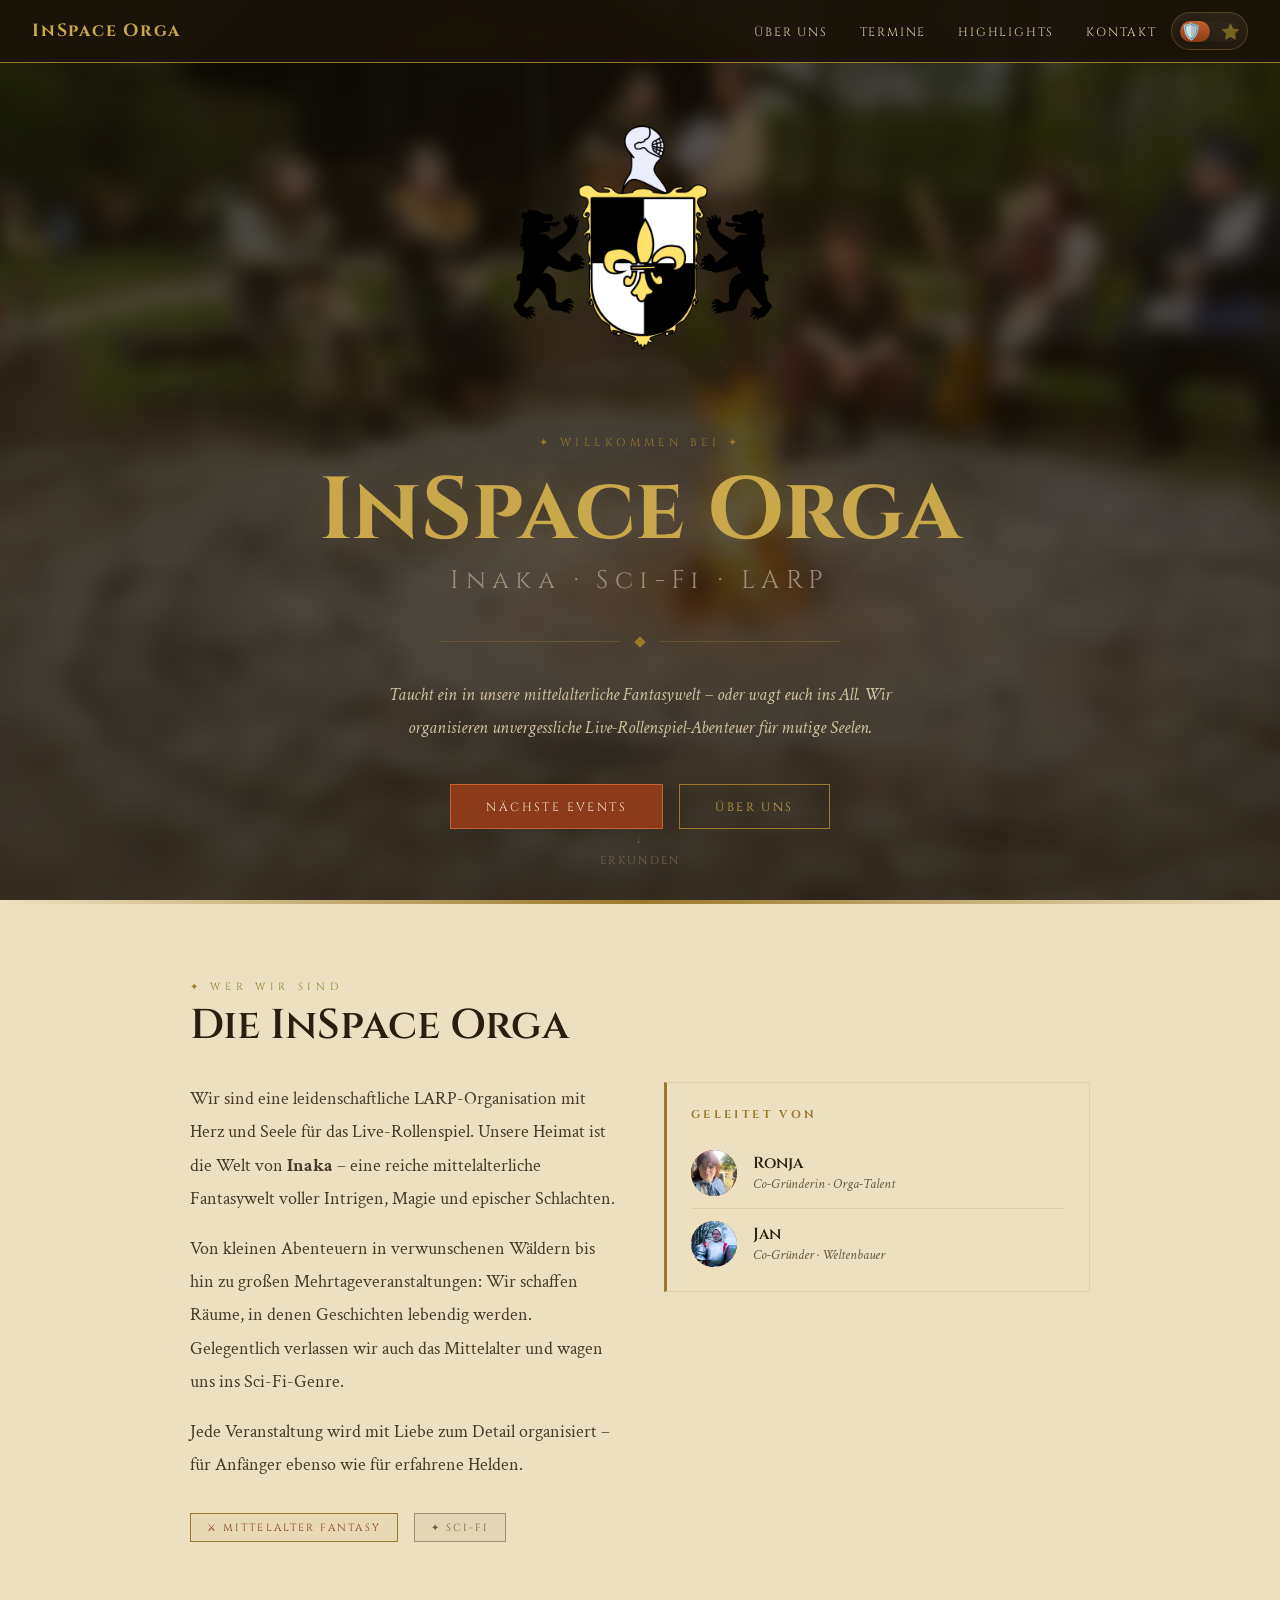
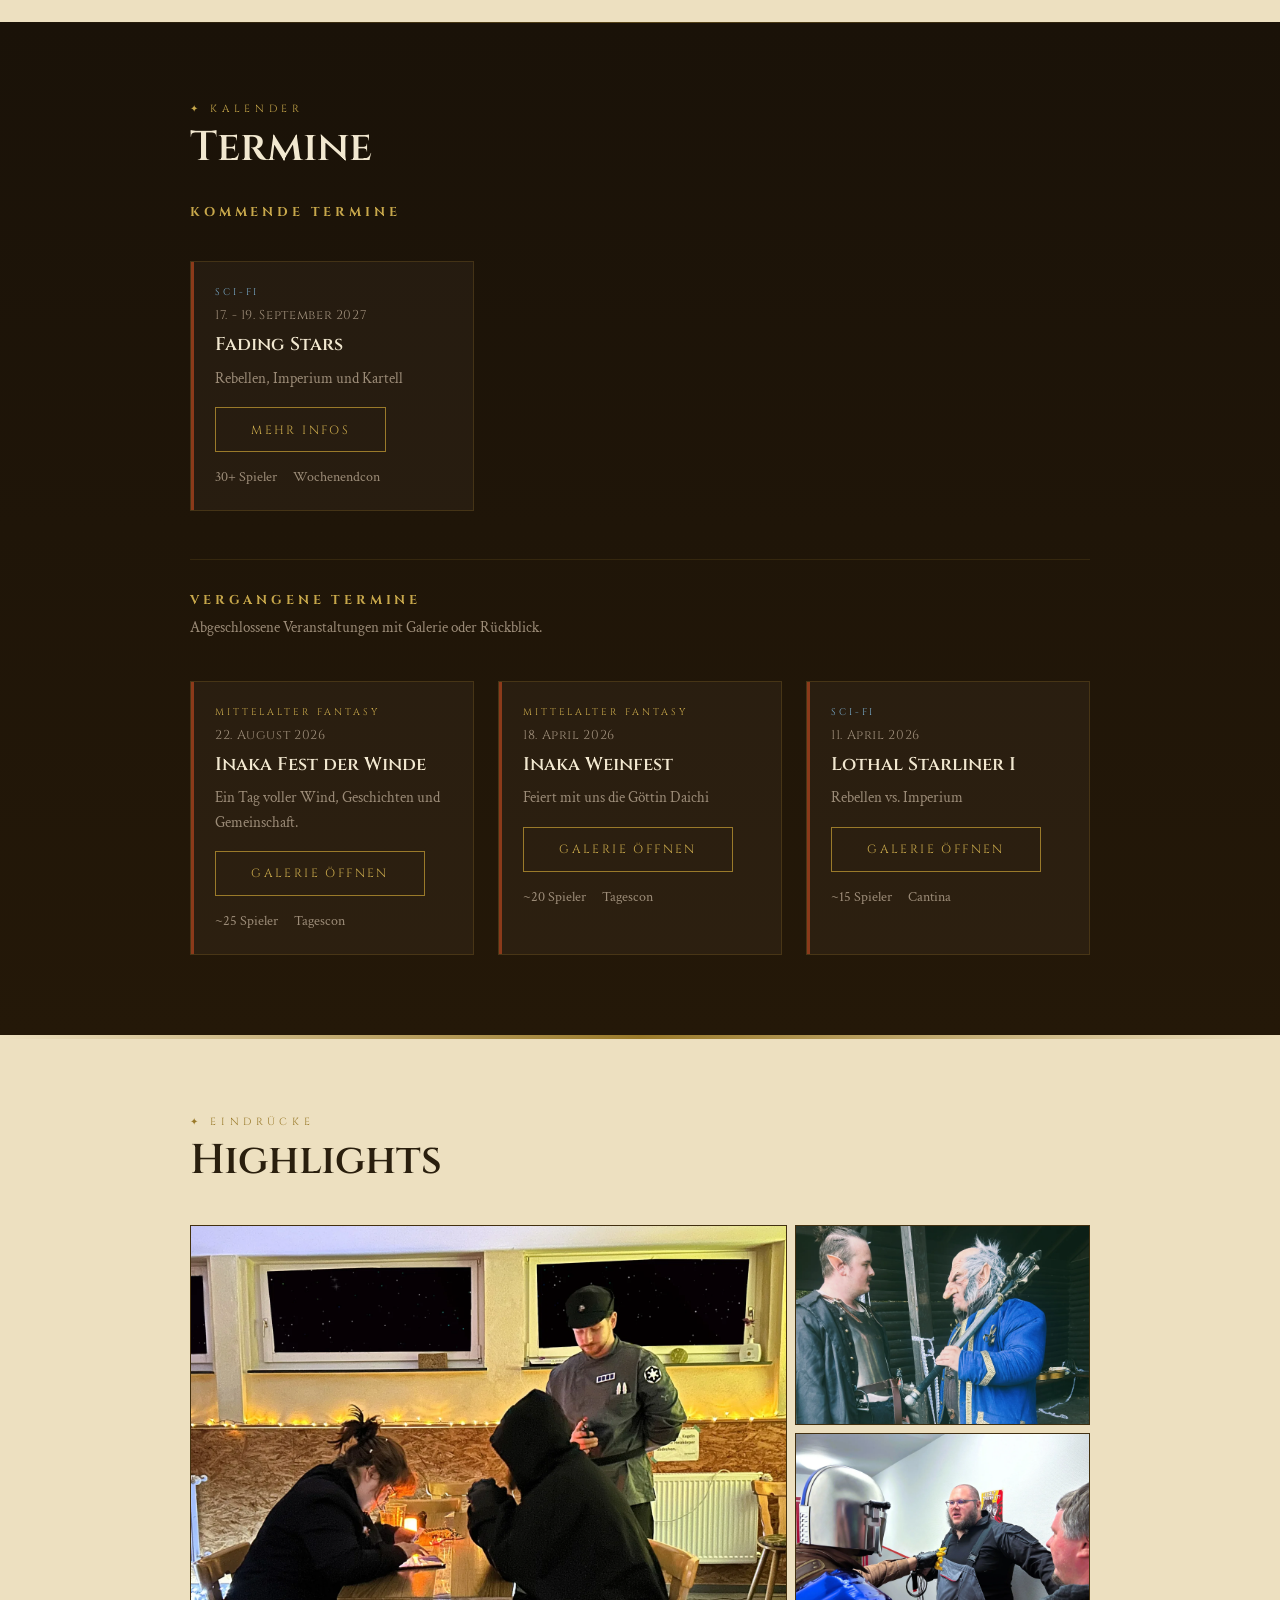
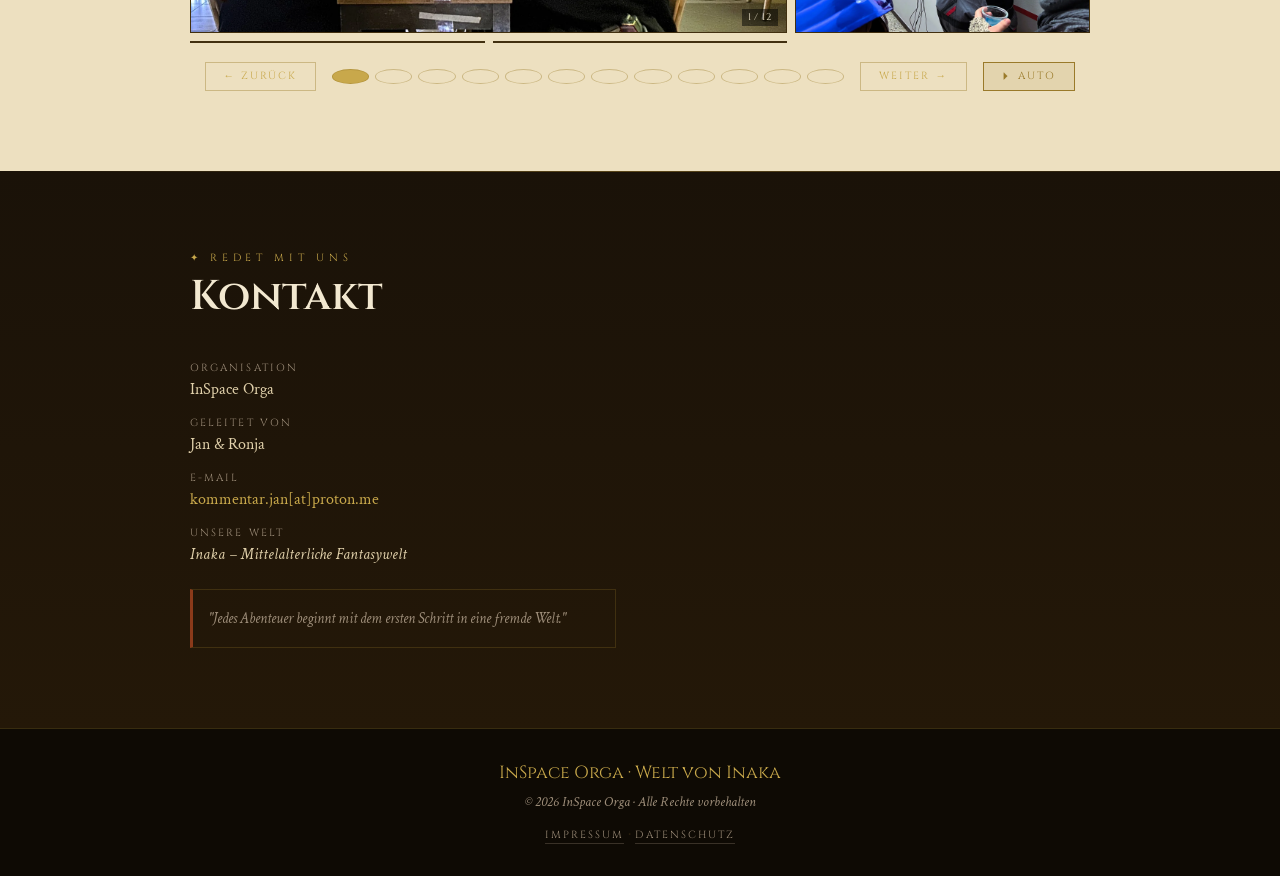
==== commit fcc6239e: "index.html aktualisieren" ====
--- a/index.html
+++ b/index.html
@@ -178,8 +178,8 @@
                 </div> -->
                 <div class="events-grid">
                     <div class="event-card">
-                        <div class="event-type scifi">Hinweis</div>
-                        <div class="event-date">17. - 19.09.2027</div>
+                        <div class="event-type scifi">Sci-Fi</div>
+                        <div class="event-date">17. - 19. September 2027</div>
                         <div class="event-title">Fading Stars</div>
                         <div class="event-desc">Rebellen, Imperium und Kartell</div>
                         <div class="event-meta"><a href="Veranstaltungen/fading-stars-i.html" class="btn-secondary">Mehr Infos</a></div>
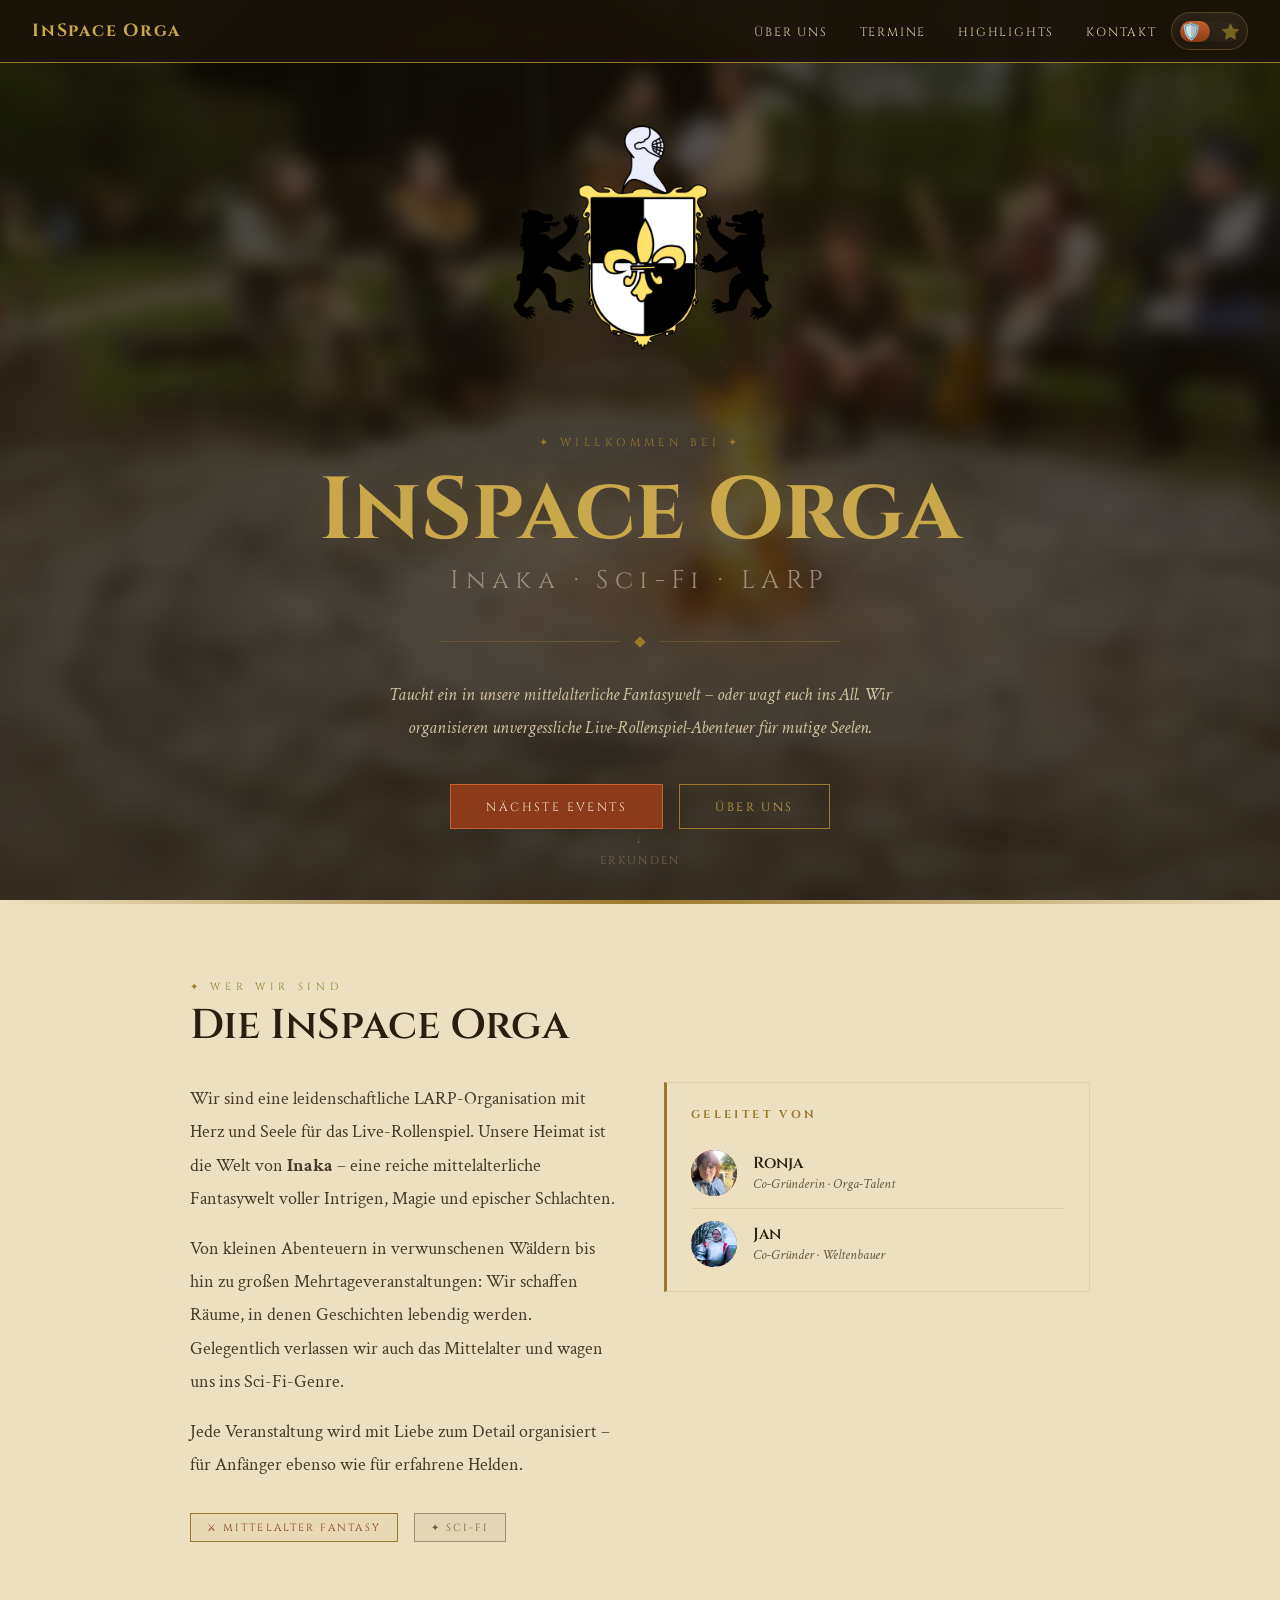
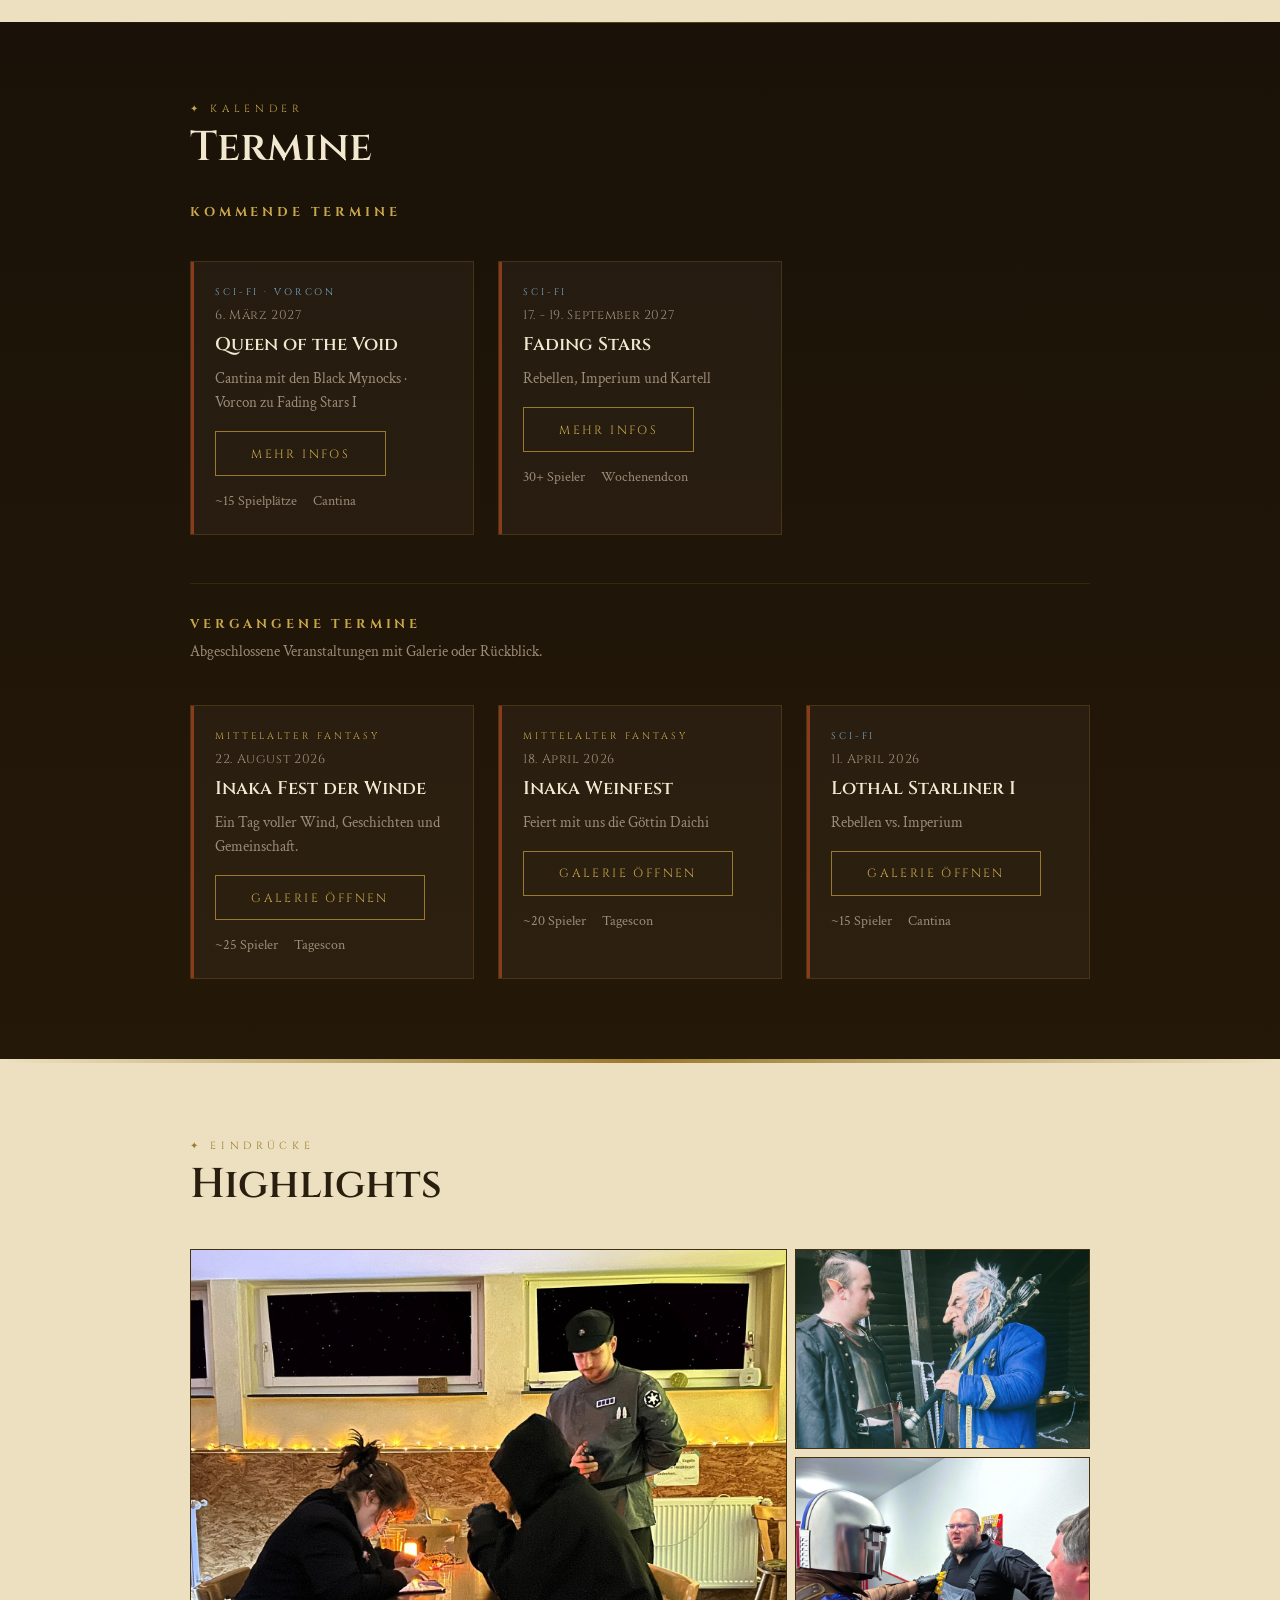
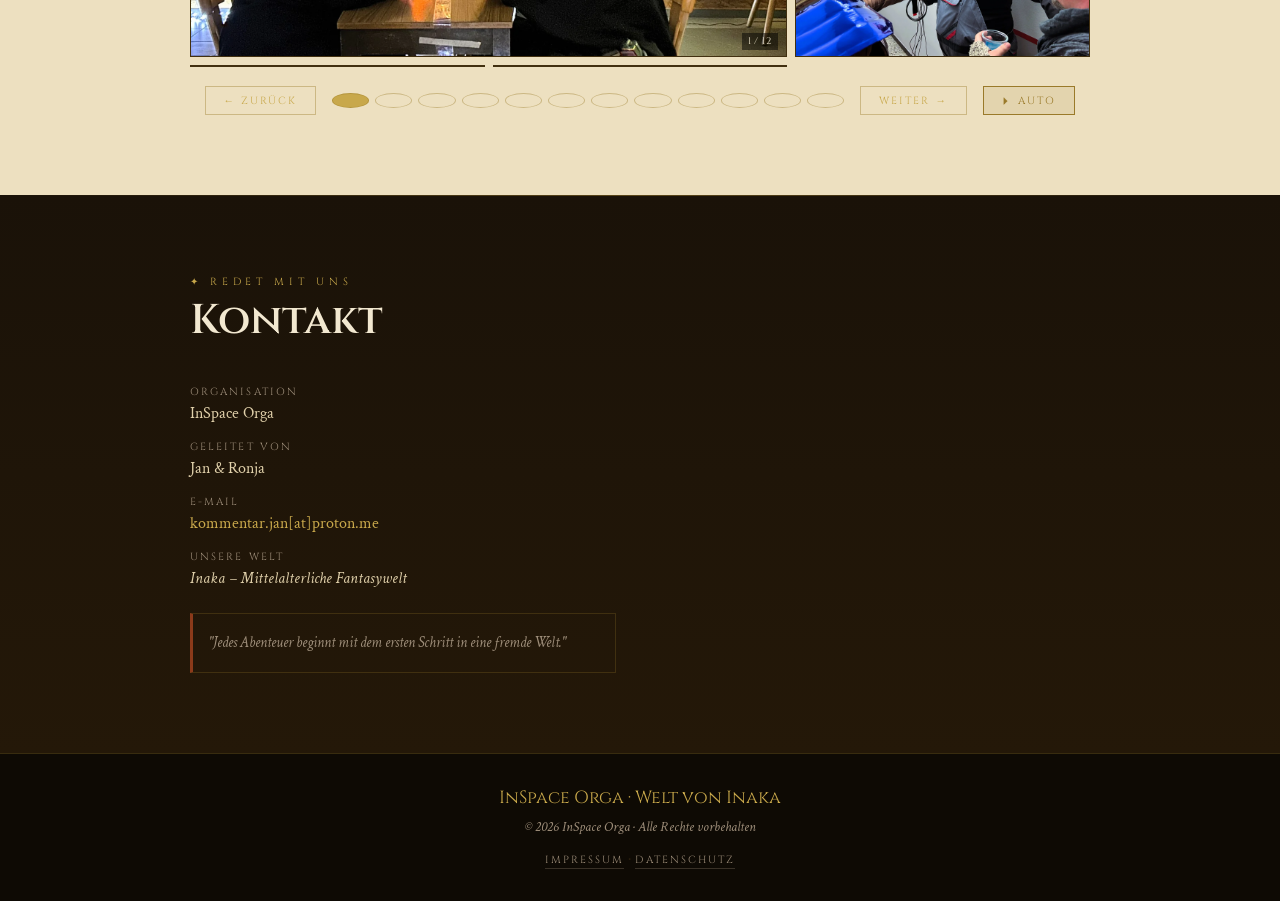
==== commit beaf4161: "Add Queen of the Void event pages Add the event landing page, participation terms, and privacy notic" ====
--- a/index.html
+++ b/index.html
@@ -1,4 +1,4 @@
-<!DOCTYPE html>
+﻿<!DOCTYPE html>
 <html lang="de" data-default-theme="fantasy">
 
 <head>
@@ -178,6 +178,14 @@
                 </div> -->
                 <div class="events-grid">
                     <div class="event-card">
+                        <div class="event-type scifi">Sci-Fi · Vorcon</div>
+                        <div class="event-date">6. März 2027</div>
+                        <div class="event-title">Queen of the Void</div>
+                        <div class="event-desc">Cantina mit den Black Mynocks · Vorcon zu Fading Stars I</div>
+                        <div class="event-meta"><a href="Veranstaltungen/queen-of-the-void.html" class="btn-secondary">Mehr Infos</a></div>
+                        <div class="event-meta"><span>~15 Spielplätze</span><span>Cantina</span></div>
+                    </div>
+                    <div class="event-card">
                         <div class="event-type scifi">Sci-Fi</div>
                         <div class="event-date">17. - 19. September 2027</div>
                         <div class="event-title">Fading Stars</div>
